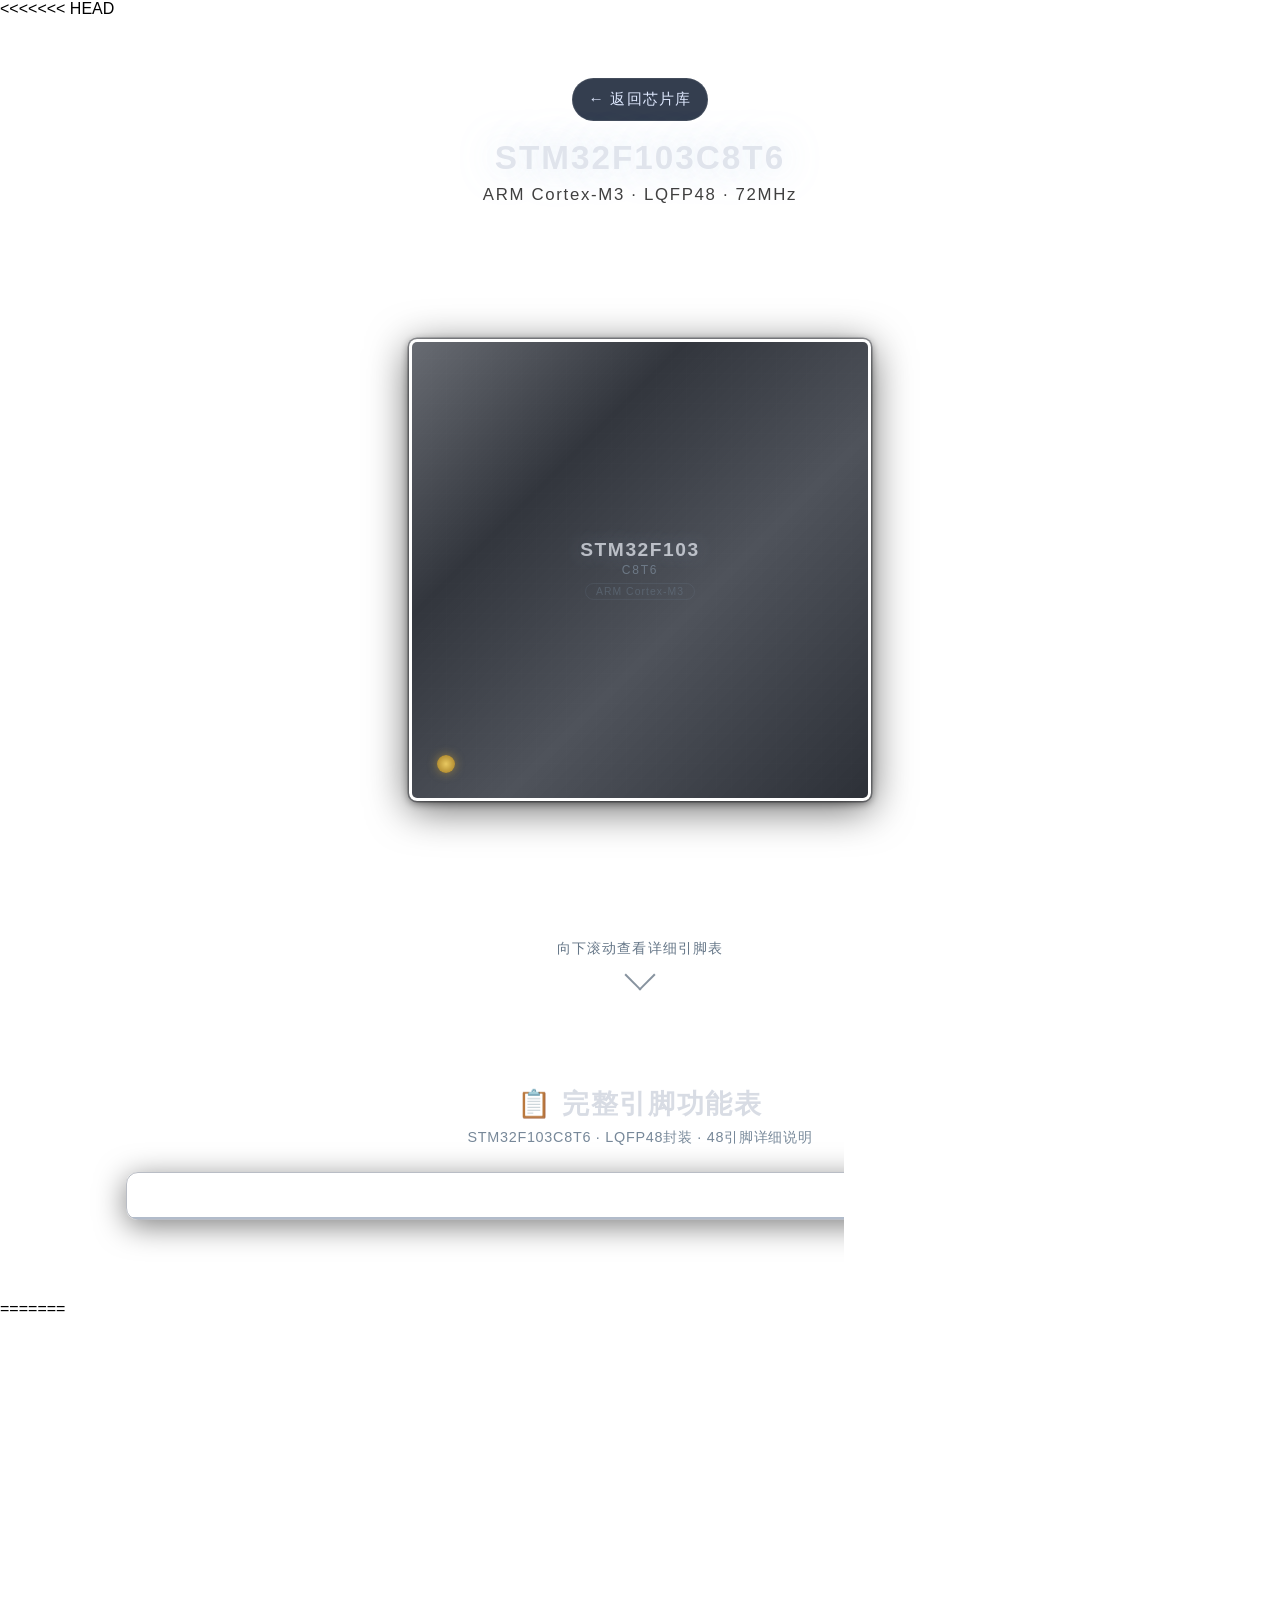
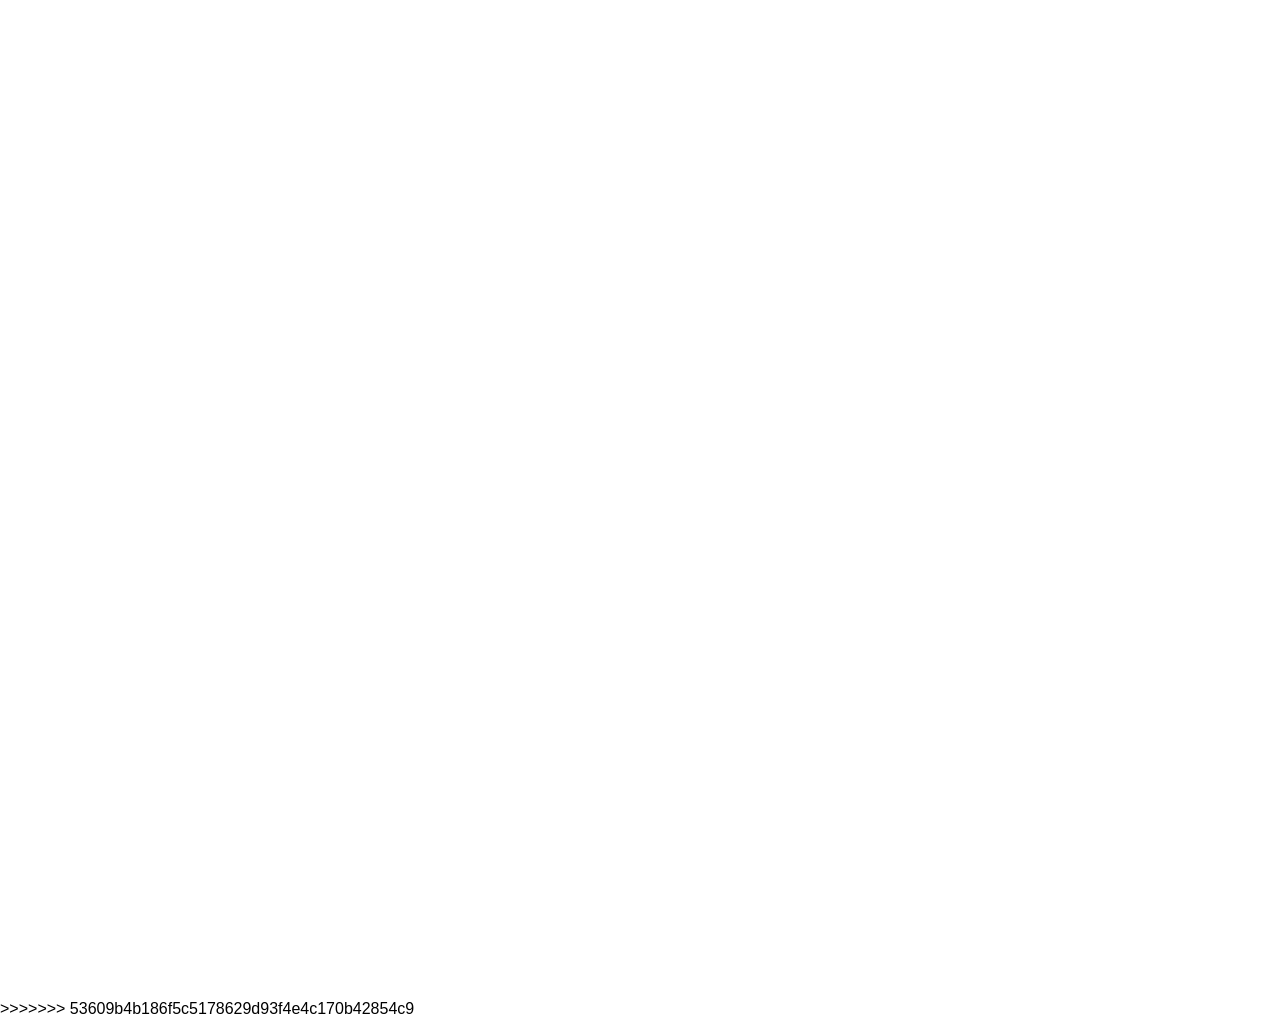
==== chip/stm32f103c8t6/stm32f103c8t6.html @ 9d5c6949 "first" ====
<<<<<<< HEAD
<!DOCTYPE html>
<html lang="zh-CN">
<head>
    <meta charset="UTF-8">
    <meta name="viewport" content="width=device-width, initial-scale=1.0">
    <title>STM32F103C8T6 - 48引脚芯片展示</title>
    <link rel="stylesheet" href="../../css/style.css">
</head>
<body>

    <div class="bg-particles" id="bgParticles"></div>

    <div class="main-container">
        <section class="hero-section">
            <a class="back-link" href="../../index.html">← 返回芯片库</a>
            <h1 class="hero-title">STM32F103C8T6</h1>
            <p class="hero-subtitle">ARM Cortex-M3 · LQFP48 · 72MHz</p>

            <div class="chip-wrapper ensure-square" id="chipWrapper">
                <div class="chip-inner" id="chipInner">
                    <div class="chip-body" id="chipBody">
                        <div class="pin1-marker"></div>
                        <div class="chip-logo">
                            <span class="model">STM32F103</span>
                            <span class="brand">C8T6</span>
                            <span class="arm-badge">ARM Cortex-M3</span>
                        </div>
                    </div>
                </div>
            </div>

            <div class="legend" id="legend">
                </div>

            <div class="scroll-hint">
                <span>向下滚动查看详细引脚表</span>
                <div class="arrow"></div>
            </div>
        </section>

        <section class="table-section" id="tableSection">
            <h2>📋 完整引脚功能表</h2>
            <p class="table-subtitle">STM32F103C8T6 · LQFP48封装 · 48引脚详细说明</p>
            <div class="table-container">
                <table id="pinTable">
                    <thead>
                        <tr>
                            <th>引脚#</th>
                            <th>引脚名称</th>
                            <th>类型</th>
                            <th>主要功能</th>
                            <th>复用功能</th>
                        </tr>
                    </thead>
                    <tbody id="tableBody">
                    </tbody>
                </table>
            </div>
        </section>
    </div>

    <div class="tooltip-container" id="tooltip">
        <div class="tooltip-pin-num" id="tpPinNum"></div>
        <div class="tooltip-pin-name" id="tpPinName"></div>
        <div class="tooltip-type-badge" id="tpBadge"></div>
        <div class="tooltip-desc" id="tpDesc"></div>
        <div class="tooltip-alt" id="tpAlt"></div>
    </div>
    
    <script src="data.js"></script>
    <script src="../../data/chip_pincolors.js"></script>
    <script src="../../js/chip.js"></script>
</body>
=======
<!DOCTYPE html>
<html lang="zh-CN">
<head>
    <meta charset="UTF-8">
    <meta name="viewport" content="width=device-width, initial-scale=1.0">
    <title>STM32F103C8T6 - 48引脚芯片展示</title>
    <link rel="stylesheet" href="../../css/style.css">
</head>
<body>

    <div class="bg-particles" id="bgParticles"></div>

    <div class="main-container">
        <section class="hero-section">
            <a class="back-link" href="../../index.html">← 返回芯片库</a>
            <h1 class="hero-title">STM32F103C8T6</h1>
            <p class="hero-subtitle">ARM Cortex-M3 · LQFP48 · 72MHz</p>

            <div class="chip-wrapper ensure-square" id="chipWrapper">
                <div class="chip-inner" id="chipInner">
                    <div class="chip-body" id="chipBody">
                        <div class="pin1-marker"></div>
                        <div class="chip-logo">
                            <span class="model">STM32F103</span>
                            <span class="brand">C8T6</span>
                            <span class="arm-badge">ARM Cortex-M3</span>
                        </div>
                    </div>
                </div>
            </div>

            <div class="legend" id="legend">
                </div>

            <div class="scroll-hint">
                <span>向下滚动查看详细引脚表</span>
                <div class="arrow"></div>
            </div>
        </section>

        <section class="table-section" id="tableSection">
            <h2>📋 完整引脚功能表</h2>
            <p class="table-subtitle">STM32F103C8T6 · LQFP48封装 · 48引脚详细说明</p>
            <div class="table-container">
                <table id="pinTable">
                    <thead>
                        <tr>
                            <th>引脚#</th>
                            <th>引脚名称</th>
                            <th>类型</th>
                            <th>主要功能</th>
                            <th>复用功能</th>
                        </tr>
                    </thead>
                    <tbody id="tableBody">
                    </tbody>
                </table>
            </div>
        </section>
    </div>

    <div class="tooltip-container" id="tooltip">
        <div class="tooltip-pin-num" id="tpPinNum"></div>
        <div class="tooltip-pin-name" id="tpPinName"></div>
        <div class="tooltip-type-badge" id="tpBadge"></div>
        <div class="tooltip-desc" id="tpDesc"></div>
        <div class="tooltip-alt" id="tpAlt"></div>
    </div>
    
    <script src="data.js"></script>
    <script src="../../data/chip_pincolors.js"></script>
    <script src="../../js/chip.js"></script>
</body>
>>>>>>> 53609b4b186f5c5178629d93f4e4c170b42854c9
</html>
---- css/style.css ----
<<<<<<< HEAD
:root {
    --bg: #0a0e14;
    --surface: #141b22;
    --chip-body: #1a1d25;
    --chip-top: #252a35;
    --text: #c8ccd4;
    --text-secondary: #8899aa;
    --gold: #d4a040;
    --gold-light: #f0c860;
    --gpio-green: #4da868;
    --gpio-green-light: #6fd488;
    --power-gold: #c8922a;
    --power-gold-light: #e8b840;
    --reset-orange: #d4554a;
    --reset-orange-light: #f0685a;
    --boot-blue: #4a80c0;
    --boot-blue-light: #5c9ad8;
    --clock-purple: #8a5cb8;
    --clock-purple-light: #a478d0;
    --jtag-cyan: #3d9090;
    --jtag-cyan-light: #50b0b0;
    --analog-magenta: #b85a88;
    --analog-magenta-light: #d070a0;
    --pin-silver: #9aa0a8;
    --pin-silver-light: #c8ced6;
    --glow-strong: 0 0 18px;
    --glow-soft: 0 0 8px;
    --transition-fast: 0.15s cubic-bezier(0.4, 0, 0.2, 1);
    --transition-smooth: 0.3s cubic-bezier(0.4, 0, 0.2, 1);
}

* {
    margin: 0;
    padding: 0;
    box-sizing: border-box;
}

body {
    background: var(--bg);
    font-family: 'Segoe UI', 'PingFang SC', 'Microsoft YaHei', 'Noto Sans SC', sans-serif;
    color: var(--text);
    overflow-x: hidden;
    -webkit-font-smoothing: antialiased;
    cursor: default;
    user-select: none;
    -webkit-user-select: none;
}

/* 背景粒子 */
.bg-particles {
    position: fixed;
    top: 0;
    left: 0;
    width: 100%;
    height: 100%;
    pointer-events: none;
    z-index: 0;
}
.bg-particle {
    position: absolute;
    border-radius: 50%;
    background: rgba(100, 160, 220, 0.25);
    animation: floatUp linear infinite;
}
@keyframes floatUp {
    0% {
        transform: translateY(105vh) scale(0);
        opacity: 0;
    }
    10% {
        opacity: 0.7;
    }
    80% {
        opacity: 0.3;
    }
    100% {
        transform: translateY(-10vh) scale(1.4);
        opacity: 0;
    }
}

/* 主容器 */
.main-container {
    position: relative;
    z-index: 1;
    max-width: 1100px;
    margin: 0 auto;
    padding: 20px;
}

/* ========== 芯片展示区 ========== */
.hero-section {
    display: flex;
    flex-direction: column;
    align-items: center;
    justify-content: center;
    min-height: 100vh;
    padding: 40px 20px 60px;
    position: relative;
}
.hero-title {
    font-size: clamp(1.5rem, 2.6vw, 2.2rem);
    font-weight: 700;
    letter-spacing: 0.06em;
    color: #e0e4ec;
    text-align: center;
    margin-bottom: 8px;
    text-shadow: 0 0 40px rgba(140, 180, 220, 0.4);
}
.hero-subtitle {
    font-size: 1.05rem;
    color: var(--text-secondary);
    letter-spacing: 0.1em;
    text-align: center;
    margin-bottom: 25px;
    opacity: 0.75;
}

.chip-selection {
    display: grid;
    grid-template-columns: repeat(auto-fit, minmax(220px, 1fr));
    gap: 18px;
    width: min(820px, 100%);
    margin-top: 24px;
}

.chip-card {
    display: block;
    padding: 22px 18px;
    border-radius: 22px;
    background: rgba(28, 35, 50, 0.85);
    border: 1px solid rgba(255, 255, 255, 0.08);
    box-shadow: 0 14px 40px rgba(0, 0, 0, 0.18);
    color: #f4f7fb;
    text-decoration: none;
    transition: transform var(--transition-fast), border-color var(--transition-fast), background var(--transition-fast);
}

.chip-card:hover {
    transform: translateY(-3px);
    border-color: rgba(100, 180, 240, 0.4);
    background: rgba(36, 50, 74, 0.95);
}

.chip-card-title {
    font-size: clamp(1rem, 1.3vw, 1.2rem);
    font-weight: 800;
    margin-bottom: 10px;
}

.chip-card-subtitle {
    font-size: 0.95rem;
    color: var(--text-secondary);
    line-height: 1.45;
    margin-bottom: 14px;
}

.chip-card-tags {
    font-size: 0.78rem;
    color: rgba(200, 220, 255, 0.7);
    letter-spacing: 0.12em;
}

.back-link {
    display: inline-flex;
    align-items: center;
    justify-content: center;
    margin-bottom: 18px;
    padding: 10px 16px;
    background: rgba(35, 46, 65, 0.92);
    border-radius: 999px;
    border: 1px solid rgba(255, 255, 255, 0.08);
    color: #dfe9ff;
    text-decoration: none;
    font-size: 0.95rem;
    letter-spacing: 0.08em;
    transition: transform var(--transition-fast), opacity var(--transition-fast), border-color var(--transition-fast);
}

.back-link:hover {
    transform: translateY(-1px);
    opacity: 0.95;
    border-color: rgba(100, 180, 240, 0.4);
}

/* 芯片整体容器 */
.chip-wrapper {
    position: relative;
    width: min(680px, 90vw);
    height: min(680px, 90vw);
    /* 确保正方形 */;
}
.chip-wrapper.ensure-square {
    aspect-ratio: 1 / 1;
    height: auto;
    width: min(680px, 85vw);
}
@media (max-width: 700px) {
    .chip-wrapper.ensure-square {
        width: 92vw;
    }
}

.chip-inner {
    position: absolute;
    inset: 0;
    display: flex;
    align-items: center;
    justify-content: center;
}

/* 芯片主体 */
.chip-body {
    position: relative;
    width: 68%;
    height: 68%;
    background: var(--chip-body);
    border-radius: 8px;
    box-shadow:
        0 8px 40px rgba(0, 0, 0, 0.6),
        0 2px 8px rgba(0, 0, 0, 0.5),
        inset 0 1px 0 rgba(255, 255, 255, 0.03),
        0 0 0 1.5px rgba(80, 85, 95, 0.5);
    z-index: 10;
    transition: box-shadow var(--transition-smooth);
    cursor: default;
}
.chip-body::after {
    content: '';
    position: absolute;
    inset: 3px;
    border-radius: 5px;
    background:
        linear-gradient(135deg, rgba(40, 45, 55, 0.7) 0%, rgba(28, 32, 40, 0.9) 30%, rgba(35, 40, 50, 0.8) 60%, rgba(22, 26, 34, 0.9) 100%);
    pointer-events: none;
}
/* 芯片表面纹理 */
.chip-body::before {
    content: '';
    position: absolute;
    inset: 8px;
    border-radius: 3px;
    background:
        repeating-linear-gradient(0deg, transparent, transparent 14px, rgba(255, 255, 255, 0.008) 14px, rgba(255, 255, 255, 0.008) 15px),
        repeating-linear-gradient(90deg, transparent, transparent 14px, rgba(255, 255, 255, 0.006) 14px, rgba(255, 255, 255, 0.006) 15px);
    pointer-events: none;
    z-index: 1;
    opacity: 0.6;
}

/* 芯片中心标识 */
.chip-logo {
    position: absolute;
    inset: 0;
    display: flex;
    flex-direction: column;
    align-items: center;
    justify-content: center;
    z-index: 2;
    pointer-events: none;
}
.chip-logo .model {
    font-size: clamp(0.8rem, 1.7vw, 1.2rem);
    font-weight: 800;
    letter-spacing: 0.08em;
    color: #d0d4dc;
    text-shadow: 0 0 20px rgba(180, 200, 230, 0.35);
    opacity: 0.85;
}
.chip-logo .brand {
    font-size: clamp(0.5rem, 1vw, 0.75rem);
    font-weight: 500;
    letter-spacing: 0.15em;
    color: #8899aa;
    margin-top: 2px;
    opacity: 0.6;
}
.chip-logo .arm-badge {
    font-size: clamp(0.45rem, 0.85vw, 0.65rem);
    letter-spacing: 0.1em;
    color: #6a7a8a;
    margin-top: 6px;
    opacity: 0.5;
    border: 1px solid rgba(120, 140, 160, 0.3);
    padding: 2px 10px;
    border-radius: 10px;
}

/* 引脚1标记点 */
.pin1-marker {
    position: absolute;
    bottom: 6%;
    left: 6%;
    width: 4%;
    height: 4%;
    background: radial-gradient(circle, #e8c860 0%, #a07820 100%);
    border-radius: 50%;
    z-index: 3;
    pointer-events: none;
    box-shadow: 0 0 10px rgba(200, 160, 60, 0.6);
    animation: markerPulse 2.5s ease-in-out infinite;
}
@keyframes markerPulse {
    0%,
    100% {
        box-shadow: 0 0 6px rgba(200, 160, 60, 0.5);
    }
    50% {
        box-shadow: 0 0 16px rgba(240, 200, 80, 0.9);
    }
}

/* ========== 引脚样式 ========== */
.pin {
    position: absolute;
    z-index: 5;
    cursor: pointer;
    transition: all var(--transition-fast);
    border-radius: 1px;
}
/* 上边和下边的引脚（水平排列，垂直延伸） */
.pin.horizontal {
    width: clamp(10px, 2.4%, 18px);
    height: clamp(18px, 5.5%, 40px);
    border-radius: 2px 2px 0 0;
}
.pin.horizontal.bottom-pin {
    border-radius: 0 0 2px 2px;
}
/* 左边和右边的引脚（垂直排列，水平延伸） */
.pin.vertical {
    height: clamp(10px, 2.4%, 18px);
    width: clamp(18px, 5.5%, 40px);
    border-radius: 2px 0 0 2px;
}
.pin.vertical.right-pin {
    border-radius: 0 2px 2px 0;
}

/* 不同类型引脚的颜色 —— 由 JS 根据 categoryConfig 动态注入，见 main.js 的 injectColorCSS() */

/* 引脚悬停效果 */
.pin:hover {
    z-index: 100 !important;
    filter: brightness(1.7) saturate(1.4);
    transform-origin: center center;
    box-shadow: var(--glow-strong) currentColor !important;
    transform: scale(1.25);
}
.pin.horizontal:hover {
    transform: scale(1.25, 1.35);
    box-shadow: 0 0 22px rgba(255, 255, 255, 0.7) !important;
}
.pin.vertical:hover {
    transform: scale(1.35, 1.25);
    box-shadow: 0 0 22px rgba(255, 255, 255, 0.7) !important;
}

/* 引脚编号标签 */
.pin-label {
    position: absolute;
    font-size: clamp(7px, 1.2vw, 11px);
    font-weight: 700;
    color: #ffffff;
    pointer-events: none;
    z-index: 6;
    text-shadow: 0 0 3px rgba(0, 0, 0, 0.8);
    letter-spacing: 0.03em;
    transition: all var(--transition-fast);
    opacity: 0.7;
}
.pin:hover+.pin-label,
.pin-label.hovered {
    opacity: 1;
    font-size: clamp(8px, 1.35vw, 12px);
    text-shadow: 0 0 8px rgba(255, 255, 255, 0.9);
}

/* ========== Tooltip ========== */
.tooltip-container {
    position: fixed;
    pointer-events: none;
    z-index: 9999;
    opacity: 0;
    transform: translate(-50%, -50%) scale(0.85);
    transition: opacity 0.2s ease, transform 0.2s ease;
    background: rgba(20, 26, 34, 0.97);
    border: 1px solid rgba(100, 120, 150, 0.5);
    border-radius: 10px;
    padding: 12px 16px;
    min-width: 180px;
    max-width: 260px;
    box-shadow: 0 12px 40px rgba(0, 0, 0, 0.7), 0 0 0 1px rgba(60, 80, 110, 0.3);
    backdrop-filter: blur(10px);
    -webkit-backdrop-filter: blur(10px);
}
.tooltip-container.visible {
    opacity: 1;
    transform: translate(-50%, -50%) scale(1);
}
.tooltip-pin-num {
    font-size: 0.85rem;
    font-weight: 700;
    letter-spacing: 0.08em;
    color: #8899aa;
    margin-bottom: 2px;
}
.tooltip-pin-name {
    font-size: 1.35rem;
    font-weight: 800;
    letter-spacing: 0.04em;
    color: #f0f4f8;
    margin-bottom: 4px;
}
.tooltip-type-badge {
    display: inline-block;
    font-size: 0.8rem;
    font-weight: 600;
    padding: 2px 8px;
    border-radius: 4px;
    letter-spacing: 0.05em;
    margin-bottom: 6px;
}
/* tooltip-type-badge 颜色 —— 由 JS 动态注入 */
.tooltip-desc {
    font-size: 0.88rem;
    color: #b0b8c4;
    line-height: 1.4;
    margin-top: 2px;
}
.tooltip-alt {
    font-size: 0.8rem;
    color: #8899aa;
    margin-top: 2px;
    font-style: italic;
}

/* ========== 图例 ========== */
.legend {
    display: flex;
    flex-wrap: wrap;
    gap: 10px 18px;
    justify-content: center;
    margin-top: 20px;
    z-index: 20;
    position: relative;
}
.legend-item {
    display: flex;
    align-items: center;
    gap: 6px;
    font-size: 0.85rem;
    letter-spacing: 0.04em;
    color: #aab4be;
    cursor: pointer;
    padding: 4px 10px;
    border-radius: 14px;
    transition: all var(--transition-fast);
    border: 1px solid transparent;
    background: rgba(30, 36, 46, 0.6);
}
.legend-item:hover {
    border-color: rgba(150, 170, 200, 0.4);
    color: #e0e6ee;
    background: rgba(40, 48, 60, 0.8);
}
.legend-item.active {
    border-color: rgba(200, 210, 230, 0.7);
    color: #fff;
    background: rgba(50, 60, 75, 0.9);
    box-shadow: 0 0 12px rgba(150, 170, 200, 0.3);
}
.legend-dot {
    width: 10px;
    height: 10px;
    border-radius: 2px;
    flex-shrink: 0;
}
/* legend-dot 颜色 —— 由 JS 动态注入 */

/* 高亮模式 - 非选中引脚变暗 */
.chip-wrapper.dim-unselected .pin {
    opacity: 0.25;
    filter: grayscale(0.6) brightness(0.5);
    transition: all 0.35s ease;
}
.chip-wrapper.dim-unselected .pin.highlighted {
    opacity: 1;
    filter: none;
    z-index: 50 !important;
    box-shadow: 0 0 18px rgba(255, 255, 255, 0.6) !important;
    animation: highlightGlow 0.8s ease-in-out infinite alternate;
}
@keyframes highlightGlow {
    0% {
        box-shadow: 0 0 10px rgba(255, 255, 255, 0.5);
    }
    100% {
        box-shadow: 0 0 25px rgba(255, 255, 255, 0.85);
    }
}

/* ========== 滚动提示 ========== */
.scroll-hint {
    display: flex;
    flex-direction: column;
    align-items: center;
    gap: 6px;
    margin-top: 10px;
    z-index: 20;
    position: relative;
    animation: bounceDown 2s ease-in-out infinite;
}
.scroll-hint span {
    font-size: 0.85rem;
    letter-spacing: 0.08em;
    color: #667788;
}
.scroll-hint .arrow {
    width: 22px;
    height: 22px;
    border-right: 2px solid #556677;
    border-bottom: 2px solid #556677;
    transform: rotate(45deg);
    opacity: 0.7;
}
@keyframes bounceDown {
    0%,
    100% {
        transform: translateY(0);
    }
    50% {
        transform: translateY(10px);
    }
}

/* ========== 表格区域 ========== */
.table-section {
    padding: 40px 16px 60px;
    position: relative;
    z-index: 1;
}
.table-section h2 {
    text-align: center;
    font-size: clamp(1.3rem, 2.2vw, 1.7rem);
    font-weight: 700;
    letter-spacing: 0.06em;
    color: #d8dce4;
    margin-bottom: 6px;
}
.table-section .table-subtitle {
    text-align: center;
    font-size: 0.9rem;
    color: #778899;
    letter-spacing: 0.05em;
    margin-bottom: 25px;
}
.table-container {
    overflow-x: auto;
    border-radius: 12px;
    border: 1px solid rgba(80, 90, 110, 0.4);
    background: var(--surface);
    box-shadow: 0 6px 30px rgba(0, 0, 0, 0.5);
    max-height: 75vh;
    overflow-y: auto;
    -webkit-overflow-scrolling: touch;
}
.table-container::-webkit-scrollbar {
    width: 6px;
    height: 6px;
}
.table-container::-webkit-scrollbar-track {
    background: transparent;
}
.table-container::-webkit-scrollbar-thumb {
    background: rgba(120, 140, 170, 0.35);
    border-radius: 3px;
}
.table-container::-webkit-scrollbar-thumb:hover {
    background: rgba(150, 170, 200, 0.5);
}

table {
    width: 100%;
    border-collapse: collapse;
    min-width: 700px;
    font-size: 0.95rem;
    letter-spacing: 0.03em;
}
thead {
    position: sticky;
    top: 0;
    z-index: 10;
}
thead th {
    background: #1a202a;
    color: #c8d0da;
    font-weight: 700;
    padding: 13px 12px;
    text-align: left;
    border-bottom: 2px solid rgba(100, 120, 150, 0.5);
    letter-spacing: 0.05em;
    font-size: 0.85rem;
    white-space: nowrap;
}
tbody td {
    padding: 10px 12px;
    border-bottom: 1px solid rgba(60, 70, 90, 0.25);
    color: #bcc4ce;
    vertical-align: top;
    line-height: 1.4;
}
tbody tr {
    transition: background 0.2s ease;
}
tbody tr:hover {
    background: rgba(60, 80, 110, 0.2);
}
tbody tr:nth-child(even) {
    background: rgba(25, 30, 40, 0.5);
}
tbody tr:nth-child(even):hover {
    background: rgba(60, 80, 110, 0.25);
}
.td-pin {
    font-weight: 700;
    color: #e0e6ee;
    white-space: nowrap;
    min-width: 40px;
}
.td-name {
    font-weight: 600;
    color: #d0d8e2;
    white-space: nowrap;
    font-family: 'SF Mono', 'Consolas', 'Monaco', 'Courier New', monospace;
    letter-spacing: 0.02em;
}
.td-type {
    white-space: nowrap;
    font-size: 0.85rem;
}
.type-tag {
    display: inline-block;
    padding: 2px 7px;
    border-radius: 3px;
    font-weight: 600;
    font-size: 0.78rem;
    letter-spacing: 0.05em;
}
/* type-tag 颜色 —— 由 JS 动态注入 */

/* ========== 响应式 ========== */
@media (max-width: 768px) {
    .hero-section {
        min-height: auto;
        padding: 30px 10px 40px;
    }
    .chip-wrapper.ensure-square {
        width: 94vw;
    }
    .tooltip-container {
        min-width: 140px;
        max-width: 200px;
        padding: 8px 10px;
        border-radius: 8px;
    }
    .tooltip-pin-name {
        font-size: 1.1rem;
    }
    .tooltip-desc {
        font-size: 0.8rem;
    }
    table {
        font-size: 0.85rem;
        min-width: 580px;
    }
    thead th,
    tbody td {
        padding: 7px 6px;
    }
    .legend {
        gap: 6px 10px;
    }
    .legend-item {
        font-size: 0.75rem;
        padding: 3px 7px;
        gap: 4px;
    }
    .legend-dot {
        width: 7px;
        height: 7px;
    }
}
@media (max-width: 420px) {
    .chip-wrapper.ensure-square {
        width: 98vw;
    }
    .tooltip-container {
        min-width: 110px;
        max-width: 160px;
        padding: 6px 8px;
        font-size: 0.72rem;
    }
    .tooltip-pin-name {
        font-size: 0.9rem;
    }
    table {
        font-size: 0.72rem;
        min-width: 480px;
    }
    .legend-item {
        font-size: 0.65rem;
        padding: 2px 5px;
    }
=======
:root {
    --bg: #0a0e14;
    --surface: #141b22;
    --chip-body: #1a1d25;
    --chip-top: #252a35;
    --text: #c8ccd4;
    --text-secondary: #8899aa;
    --gold: #d4a040;
    --gold-light: #f0c860;
    --gpio-green: #4da868;
    --gpio-green-light: #6fd488;
    --power-gold: #c8922a;
    --power-gold-light: #e8b840;
    --reset-orange: #d4554a;
    --reset-orange-light: #f0685a;
    --boot-blue: #4a80c0;
    --boot-blue-light: #5c9ad8;
    --clock-purple: #8a5cb8;
    --clock-purple-light: #a478d0;
    --jtag-cyan: #3d9090;
    --jtag-cyan-light: #50b0b0;
    --analog-magenta: #b85a88;
    --analog-magenta-light: #d070a0;
    --pin-silver: #9aa0a8;
    --pin-silver-light: #c8ced6;
    --glow-strong: 0 0 18px;
    --glow-soft: 0 0 8px;
    --transition-fast: 0.15s cubic-bezier(0.4, 0, 0.2, 1);
    --transition-smooth: 0.3s cubic-bezier(0.4, 0, 0.2, 1);
}

* {
    margin: 0;
    padding: 0;
    box-sizing: border-box;
}

body {
    background: var(--bg);
    font-family: 'Segoe UI', 'PingFang SC', 'Microsoft YaHei', 'Noto Sans SC', sans-serif;
    color: var(--text);
    overflow-x: hidden;
    -webkit-font-smoothing: antialiased;
    cursor: default;
    user-select: none;
    -webkit-user-select: none;
}

/* 背景粒子 */
.bg-particles {
    position: fixed;
    top: 0;
    left: 0;
    width: 100%;
    height: 100%;
    pointer-events: none;
    z-index: 0;
}
.bg-particle {
    position: absolute;
    border-radius: 50%;
    background: rgba(100, 160, 220, 0.25);
    animation: floatUp linear infinite;
}
@keyframes floatUp {
    0% {
        transform: translateY(105vh) scale(0);
        opacity: 0;
    }
    10% {
        opacity: 0.7;
    }
    80% {
        opacity: 0.3;
    }
    100% {
        transform: translateY(-10vh) scale(1.4);
        opacity: 0;
    }
}

/* 主容器 */
.main-container {
    position: relative;
    z-index: 1;
    max-width: 1100px;
    margin: 0 auto;
    padding: 20px;
}

/* ========== 芯片展示区 ========== */
.hero-section {
    display: flex;
    flex-direction: column;
    align-items: center;
    justify-content: center;
    min-height: 100vh;
    padding: 40px 20px 60px;
    position: relative;
}
.hero-title {
    font-size: clamp(1.5rem, 2.6vw, 2.2rem);
    font-weight: 700;
    letter-spacing: 0.06em;
    color: #e0e4ec;
    text-align: center;
    margin-bottom: 8px;
    text-shadow: 0 0 40px rgba(140, 180, 220, 0.4);
}
.hero-subtitle {
    font-size: 1.05rem;
    color: var(--text-secondary);
    letter-spacing: 0.1em;
    text-align: center;
    margin-bottom: 25px;
    opacity: 0.75;
}

.chip-selection {
    display: grid;
    grid-template-columns: repeat(auto-fit, minmax(220px, 1fr));
    gap: 18px;
    width: min(820px, 100%);
    margin-top: 24px;
}

.chip-card {
    display: block;
    padding: 22px 18px;
    border-radius: 22px;
    background: rgba(28, 35, 50, 0.85);
    border: 1px solid rgba(255, 255, 255, 0.08);
    box-shadow: 0 14px 40px rgba(0, 0, 0, 0.18);
    color: #f4f7fb;
    text-decoration: none;
    transition: transform var(--transition-fast), border-color var(--transition-fast), background var(--transition-fast);
}

.chip-card:hover {
    transform: translateY(-3px);
    border-color: rgba(100, 180, 240, 0.4);
    background: rgba(36, 50, 74, 0.95);
}

.chip-card-title {
    font-size: clamp(1rem, 1.3vw, 1.2rem);
    font-weight: 800;
    margin-bottom: 10px;
}

.chip-card-subtitle {
    font-size: 0.95rem;
    color: var(--text-secondary);
    line-height: 1.45;
    margin-bottom: 14px;
}

.chip-card-tags {
    font-size: 0.78rem;
    color: rgba(200, 220, 255, 0.7);
    letter-spacing: 0.12em;
}

.back-link {
    display: inline-flex;
    align-items: center;
    justify-content: center;
    margin-bottom: 18px;
    padding: 10px 16px;
    background: rgba(35, 46, 65, 0.92);
    border-radius: 999px;
    border: 1px solid rgba(255, 255, 255, 0.08);
    color: #dfe9ff;
    text-decoration: none;
    font-size: 0.95rem;
    letter-spacing: 0.08em;
    transition: transform var(--transition-fast), opacity var(--transition-fast), border-color var(--transition-fast);
}

.back-link:hover {
    transform: translateY(-1px);
    opacity: 0.95;
    border-color: rgba(100, 180, 240, 0.4);
}

/* 芯片整体容器 */
.chip-wrapper {
    position: relative;
    width: min(680px, 90vw);
    height: min(680px, 90vw);
    /* 确保正方形 */;
}
.chip-wrapper.ensure-square {
    aspect-ratio: 1 / 1;
    height: auto;
    width: min(680px, 85vw);
}
@media (max-width: 700px) {
    .chip-wrapper.ensure-square {
        width: 92vw;
    }
}

.chip-inner {
    position: absolute;
    inset: 0;
    display: flex;
    align-items: center;
    justify-content: center;
}

/* 芯片主体 */
.chip-body {
    position: relative;
    width: 68%;
    height: 68%;
    background: var(--chip-body);
    border-radius: 8px;
    box-shadow:
        0 8px 40px rgba(0, 0, 0, 0.6),
        0 2px 8px rgba(0, 0, 0, 0.5),
        inset 0 1px 0 rgba(255, 255, 255, 0.03),
        0 0 0 1.5px rgba(80, 85, 95, 0.5);
    z-index: 10;
    transition: box-shadow var(--transition-smooth);
    cursor: default;
}
.chip-body::after {
    content: '';
    position: absolute;
    inset: 3px;
    border-radius: 5px;
    background:
        linear-gradient(135deg, rgba(40, 45, 55, 0.7) 0%, rgba(28, 32, 40, 0.9) 30%, rgba(35, 40, 50, 0.8) 60%, rgba(22, 26, 34, 0.9) 100%);
    pointer-events: none;
}
/* 芯片表面纹理 */
.chip-body::before {
    content: '';
    position: absolute;
    inset: 8px;
    border-radius: 3px;
    background:
        repeating-linear-gradient(0deg, transparent, transparent 14px, rgba(255, 255, 255, 0.008) 14px, rgba(255, 255, 255, 0.008) 15px),
        repeating-linear-gradient(90deg, transparent, transparent 14px, rgba(255, 255, 255, 0.006) 14px, rgba(255, 255, 255, 0.006) 15px);
    pointer-events: none;
    z-index: 1;
    opacity: 0.6;
}

/* 芯片中心标识 */
.chip-logo {
    position: absolute;
    inset: 0;
    display: flex;
    flex-direction: column;
    align-items: center;
    justify-content: center;
    z-index: 2;
    pointer-events: none;
}
.chip-logo .model {
    font-size: clamp(0.8rem, 1.7vw, 1.2rem);
    font-weight: 800;
    letter-spacing: 0.08em;
    color: #d0d4dc;
    text-shadow: 0 0 20px rgba(180, 200, 230, 0.35);
    opacity: 0.85;
}
.chip-logo .brand {
    font-size: clamp(0.5rem, 1vw, 0.75rem);
    font-weight: 500;
    letter-spacing: 0.15em;
    color: #8899aa;
    margin-top: 2px;
    opacity: 0.6;
}
.chip-logo .arm-badge {
    font-size: clamp(0.45rem, 0.85vw, 0.65rem);
    letter-spacing: 0.1em;
    color: #6a7a8a;
    margin-top: 6px;
    opacity: 0.5;
    border: 1px solid rgba(120, 140, 160, 0.3);
    padding: 2px 10px;
    border-radius: 10px;
}

/* 引脚1标记点 */
.pin1-marker {
    position: absolute;
    bottom: 6%;
    left: 6%;
    width: 4%;
    height: 4%;
    background: radial-gradient(circle, #e8c860 0%, #a07820 100%);
    border-radius: 50%;
    z-index: 3;
    pointer-events: none;
    box-shadow: 0 0 10px rgba(200, 160, 60, 0.6);
    animation: markerPulse 2.5s ease-in-out infinite;
}
@keyframes markerPulse {
    0%,
    100% {
        box-shadow: 0 0 6px rgba(200, 160, 60, 0.5);
    }
    50% {
        box-shadow: 0 0 16px rgba(240, 200, 80, 0.9);
    }
}

/* ========== 引脚样式 ========== */
.pin {
    position: absolute;
    z-index: 5;
    cursor: pointer;
    transition: all var(--transition-fast);
    border-radius: 1px;
}
/* 上边和下边的引脚（水平排列，垂直延伸） */
.pin.horizontal {
    width: clamp(10px, 2.4%, 18px);
    height: clamp(18px, 5.5%, 40px);
    border-radius: 2px 2px 0 0;
}
.pin.horizontal.bottom-pin {
    border-radius: 0 0 2px 2px;
}
/* 左边和右边的引脚（垂直排列，水平延伸） */
.pin.vertical {
    height: clamp(10px, 2.4%, 18px);
    width: clamp(18px, 5.5%, 40px);
    border-radius: 2px 0 0 2px;
}
.pin.vertical.right-pin {
    border-radius: 0 2px 2px 0;
}

/* 不同类型引脚的颜色 —— 由 JS 根据 categoryConfig 动态注入，见 main.js 的 injectColorCSS() */

/* 引脚悬停效果 */
.pin:hover {
    z-index: 100 !important;
    filter: brightness(1.7) saturate(1.4);
    transform-origin: center center;
    box-shadow: var(--glow-strong) currentColor !important;
    transform: scale(1.25);
}
.pin.horizontal:hover {
    transform: scale(1.25, 1.35);
    box-shadow: 0 0 22px rgba(255, 255, 255, 0.7) !important;
}
.pin.vertical:hover {
    transform: scale(1.35, 1.25);
    box-shadow: 0 0 22px rgba(255, 255, 255, 0.7) !important;
}

/* 引脚编号标签 */
.pin-label {
    position: absolute;
    font-size: clamp(7px, 1.2vw, 11px);
    font-weight: 700;
    color: #ffffff;
    pointer-events: none;
    z-index: 6;
    text-shadow: 0 0 3px rgba(0, 0, 0, 0.8);
    letter-spacing: 0.03em;
    transition: all var(--transition-fast);
    opacity: 0.7;
}
.pin:hover+.pin-label,
.pin-label.hovered {
    opacity: 1;
    font-size: clamp(8px, 1.35vw, 12px);
    text-shadow: 0 0 8px rgba(255, 255, 255, 0.9);
}

/* ========== Tooltip ========== */
.tooltip-container {
    position: fixed;
    pointer-events: none;
    z-index: 9999;
    opacity: 0;
    transform: translate(-50%, -50%) scale(0.85);
    transition: opacity 0.2s ease, transform 0.2s ease;
    background: rgba(20, 26, 34, 0.97);
    border: 1px solid rgba(100, 120, 150, 0.5);
    border-radius: 10px;
    padding: 12px 16px;
    min-width: 180px;
    max-width: 260px;
    box-shadow: 0 12px 40px rgba(0, 0, 0, 0.7), 0 0 0 1px rgba(60, 80, 110, 0.3);
    backdrop-filter: blur(10px);
    -webkit-backdrop-filter: blur(10px);
}
.tooltip-container.visible {
    opacity: 1;
    transform: translate(-50%, -50%) scale(1);
}
.tooltip-pin-num {
    font-size: 0.85rem;
    font-weight: 700;
    letter-spacing: 0.08em;
    color: #8899aa;
    margin-bottom: 2px;
}
.tooltip-pin-name {
    font-size: 1.35rem;
    font-weight: 800;
    letter-spacing: 0.04em;
    color: #f0f4f8;
    margin-bottom: 4px;
}
.tooltip-type-badge {
    display: inline-block;
    font-size: 0.8rem;
    font-weight: 600;
    padding: 2px 8px;
    border-radius: 4px;
    letter-spacing: 0.05em;
    margin-bottom: 6px;
}
/* tooltip-type-badge 颜色 —— 由 JS 动态注入 */
.tooltip-desc {
    font-size: 0.88rem;
    color: #b0b8c4;
    line-height: 1.4;
    margin-top: 2px;
}
.tooltip-alt {
    font-size: 0.8rem;
    color: #8899aa;
    margin-top: 2px;
    font-style: italic;
}

/* ========== 图例 ========== */
.legend {
    display: flex;
    flex-wrap: wrap;
    gap: 10px 18px;
    justify-content: center;
    margin-top: 20px;
    z-index: 20;
    position: relative;
}
.legend-item {
    display: flex;
    align-items: center;
    gap: 6px;
    font-size: 0.85rem;
    letter-spacing: 0.04em;
    color: #aab4be;
    cursor: pointer;
    padding: 4px 10px;
    border-radius: 14px;
    transition: all var(--transition-fast);
    border: 1px solid transparent;
    background: rgba(30, 36, 46, 0.6);
}
.legend-item:hover {
    border-color: rgba(150, 170, 200, 0.4);
    color: #e0e6ee;
    background: rgba(40, 48, 60, 0.8);
}
.legend-item.active {
    border-color: rgba(200, 210, 230, 0.7);
    color: #fff;
    background: rgba(50, 60, 75, 0.9);
    box-shadow: 0 0 12px rgba(150, 170, 200, 0.3);
}
.legend-dot {
    width: 10px;
    height: 10px;
    border-radius: 2px;
    flex-shrink: 0;
}
/* legend-dot 颜色 —— 由 JS 动态注入 */

/* 高亮模式 - 非选中引脚变暗 */
.chip-wrapper.dim-unselected .pin {
    opacity: 0.25;
    filter: grayscale(0.6) brightness(0.5);
    transition: all 0.35s ease;
}
.chip-wrapper.dim-unselected .pin.highlighted {
    opacity: 1;
    filter: none;
    z-index: 50 !important;
    box-shadow: 0 0 18px rgba(255, 255, 255, 0.6) !important;
    animation: highlightGlow 0.8s ease-in-out infinite alternate;
}
@keyframes highlightGlow {
    0% {
        box-shadow: 0 0 10px rgba(255, 255, 255, 0.5);
    }
    100% {
        box-shadow: 0 0 25px rgba(255, 255, 255, 0.85);
    }
}

/* ========== 滚动提示 ========== */
.scroll-hint {
    display: flex;
    flex-direction: column;
    align-items: center;
    gap: 6px;
    margin-top: 10px;
    z-index: 20;
    position: relative;
    animation: bounceDown 2s ease-in-out infinite;
}
.scroll-hint span {
    font-size: 0.85rem;
    letter-spacing: 0.08em;
    color: #667788;
}
.scroll-hint .arrow {
    width: 22px;
    height: 22px;
    border-right: 2px solid #556677;
    border-bottom: 2px solid #556677;
    transform: rotate(45deg);
    opacity: 0.7;
}
@keyframes bounceDown {
    0%,
    100% {
        transform: translateY(0);
    }
    50% {
        transform: translateY(10px);
    }
}

/* ========== 表格区域 ========== */
.table-section {
    padding: 40px 16px 60px;
    position: relative;
    z-index: 1;
}
.table-section h2 {
    text-align: center;
    font-size: clamp(1.3rem, 2.2vw, 1.7rem);
    font-weight: 700;
    letter-spacing: 0.06em;
    color: #d8dce4;
    margin-bottom: 6px;
}
.table-section .table-subtitle {
    text-align: center;
    font-size: 0.9rem;
    color: #778899;
    letter-spacing: 0.05em;
    margin-bottom: 25px;
}
.table-container {
    overflow-x: auto;
    border-radius: 12px;
    border: 1px solid rgba(80, 90, 110, 0.4);
    background: var(--surface);
    box-shadow: 0 6px 30px rgba(0, 0, 0, 0.5);
    max-height: 75vh;
    overflow-y: auto;
    -webkit-overflow-scrolling: touch;
}
.table-container::-webkit-scrollbar {
    width: 6px;
    height: 6px;
}
.table-container::-webkit-scrollbar-track {
    background: transparent;
}
.table-container::-webkit-scrollbar-thumb {
    background: rgba(120, 140, 170, 0.35);
    border-radius: 3px;
}
.table-container::-webkit-scrollbar-thumb:hover {
    background: rgba(150, 170, 200, 0.5);
}

table {
    width: 100%;
    border-collapse: collapse;
    min-width: 700px;
    font-size: 0.95rem;
    letter-spacing: 0.03em;
}
thead {
    position: sticky;
    top: 0;
    z-index: 10;
}
thead th {
    background: #1a202a;
    color: #c8d0da;
    font-weight: 700;
    padding: 13px 12px;
    text-align: left;
    border-bottom: 2px solid rgba(100, 120, 150, 0.5);
    letter-spacing: 0.05em;
    font-size: 0.85rem;
    white-space: nowrap;
}
tbody td {
    padding: 10px 12px;
    border-bottom: 1px solid rgba(60, 70, 90, 0.25);
    color: #bcc4ce;
    vertical-align: top;
    line-height: 1.4;
}
tbody tr {
    transition: background 0.2s ease;
}
tbody tr:hover {
    background: rgba(60, 80, 110, 0.2);
}
tbody tr:nth-child(even) {
    background: rgba(25, 30, 40, 0.5);
}
tbody tr:nth-child(even):hover {
    background: rgba(60, 80, 110, 0.25);
}
.td-pin {
    font-weight: 700;
    color: #e0e6ee;
    white-space: nowrap;
    min-width: 40px;
}
.td-name {
    font-weight: 600;
    color: #d0d8e2;
    white-space: nowrap;
    font-family: 'SF Mono', 'Consolas', 'Monaco', 'Courier New', monospace;
    letter-spacing: 0.02em;
}
.td-type {
    white-space: nowrap;
    font-size: 0.85rem;
}
.type-tag {
    display: inline-block;
    padding: 2px 7px;
    border-radius: 3px;
    font-weight: 600;
    font-size: 0.78rem;
    letter-spacing: 0.05em;
}
/* type-tag 颜色 —— 由 JS 动态注入 */

/* ========== 响应式 ========== */
@media (max-width: 768px) {
    .hero-section {
        min-height: auto;
        padding: 30px 10px 40px;
    }
    .chip-wrapper.ensure-square {
        width: 94vw;
    }
    .tooltip-container {
        min-width: 140px;
        max-width: 200px;
        padding: 8px 10px;
        border-radius: 8px;
    }
    .tooltip-pin-name {
        font-size: 1.1rem;
    }
    .tooltip-desc {
        font-size: 0.8rem;
    }
    table {
        font-size: 0.85rem;
        min-width: 580px;
    }
    thead th,
    tbody td {
        padding: 7px 6px;
    }
    .legend {
        gap: 6px 10px;
    }
    .legend-item {
        font-size: 0.75rem;
        padding: 3px 7px;
        gap: 4px;
    }
    .legend-dot {
        width: 7px;
        height: 7px;
    }
}
@media (max-width: 420px) {
    .chip-wrapper.ensure-square {
        width: 98vw;
    }
    .tooltip-container {
        min-width: 110px;
        max-width: 160px;
        padding: 6px 8px;
        font-size: 0.72rem;
    }
    .tooltip-pin-name {
        font-size: 0.9rem;
    }
    table {
        font-size: 0.72rem;
        min-width: 480px;
    }
    .legend-item {
        font-size: 0.65rem;
        padding: 2px 5px;
    }
>>>>>>> 53609b4b186f5c5178629d93f4e4c170b42854c9
}
---- css/style.css ----
<<<<<<< HEAD
:root {
    --bg: #0a0e14;
    --surface: #141b22;
    --chip-body: #1a1d25;
    --chip-top: #252a35;
    --text: #c8ccd4;
    --text-secondary: #8899aa;
    --gold: #d4a040;
    --gold-light: #f0c860;
    --gpio-green: #4da868;
    --gpio-green-light: #6fd488;
    --power-gold: #c8922a;
    --power-gold-light: #e8b840;
    --reset-orange: #d4554a;
    --reset-orange-light: #f0685a;
    --boot-blue: #4a80c0;
    --boot-blue-light: #5c9ad8;
    --clock-purple: #8a5cb8;
    --clock-purple-light: #a478d0;
    --jtag-cyan: #3d9090;
    --jtag-cyan-light: #50b0b0;
    --analog-magenta: #b85a88;
    --analog-magenta-light: #d070a0;
    --pin-silver: #9aa0a8;
    --pin-silver-light: #c8ced6;
    --glow-strong: 0 0 18px;
    --glow-soft: 0 0 8px;
    --transition-fast: 0.15s cubic-bezier(0.4, 0, 0.2, 1);
    --transition-smooth: 0.3s cubic-bezier(0.4, 0, 0.2, 1);
}

* {
    margin: 0;
    padding: 0;
    box-sizing: border-box;
}

body {
    background: var(--bg);
    font-family: 'Segoe UI', 'PingFang SC', 'Microsoft YaHei', 'Noto Sans SC', sans-serif;
    color: var(--text);
    overflow-x: hidden;
    -webkit-font-smoothing: antialiased;
    cursor: default;
    user-select: none;
    -webkit-user-select: none;
}

/* 背景粒子 */
.bg-particles {
    position: fixed;
    top: 0;
    left: 0;
    width: 100%;
    height: 100%;
    pointer-events: none;
    z-index: 0;
}
.bg-particle {
    position: absolute;
    border-radius: 50%;
    background: rgba(100, 160, 220, 0.25);
    animation: floatUp linear infinite;
}
@keyframes floatUp {
    0% {
        transform: translateY(105vh) scale(0);
        opacity: 0;
    }
    10% {
        opacity: 0.7;
    }
    80% {
        opacity: 0.3;
    }
    100% {
        transform: translateY(-10vh) scale(1.4);
        opacity: 0;
    }
}

/* 主容器 */
.main-container {
    position: relative;
    z-index: 1;
    max-width: 1100px;
    margin: 0 auto;
    padding: 20px;
}

/* ========== 芯片展示区 ========== */
.hero-section {
    display: flex;
    flex-direction: column;
    align-items: center;
    justify-content: center;
    min-height: 100vh;
    padding: 40px 20px 60px;
    position: relative;
}
.hero-title {
    font-size: clamp(1.5rem, 2.6vw, 2.2rem);
    font-weight: 700;
    letter-spacing: 0.06em;
    color: #e0e4ec;
    text-align: center;
    margin-bottom: 8px;
    text-shadow: 0 0 40px rgba(140, 180, 220, 0.4);
}
.hero-subtitle {
    font-size: 1.05rem;
    color: var(--text-secondary);
    letter-spacing: 0.1em;
    text-align: center;
    margin-bottom: 25px;
    opacity: 0.75;
}

.chip-selection {
    display: grid;
    grid-template-columns: repeat(auto-fit, minmax(220px, 1fr));
    gap: 18px;
    width: min(820px, 100%);
    margin-top: 24px;
}

.chip-card {
    display: block;
    padding: 22px 18px;
    border-radius: 22px;
    background: rgba(28, 35, 50, 0.85);
    border: 1px solid rgba(255, 255, 255, 0.08);
    box-shadow: 0 14px 40px rgba(0, 0, 0, 0.18);
    color: #f4f7fb;
    text-decoration: none;
    transition: transform var(--transition-fast), border-color var(--transition-fast), background var(--transition-fast);
}

.chip-card:hover {
    transform: translateY(-3px);
    border-color: rgba(100, 180, 240, 0.4);
    background: rgba(36, 50, 74, 0.95);
}

.chip-card-title {
    font-size: clamp(1rem, 1.3vw, 1.2rem);
    font-weight: 800;
    margin-bottom: 10px;
}

.chip-card-subtitle {
    font-size: 0.95rem;
    color: var(--text-secondary);
    line-height: 1.45;
    margin-bottom: 14px;
}

.chip-card-tags {
    font-size: 0.78rem;
    color: rgba(200, 220, 255, 0.7);
    letter-spacing: 0.12em;
}

.back-link {
    display: inline-flex;
    align-items: center;
    justify-content: center;
    margin-bottom: 18px;
    padding: 10px 16px;
    background: rgba(35, 46, 65, 0.92);
    border-radius: 999px;
    border: 1px solid rgba(255, 255, 255, 0.08);
    color: #dfe9ff;
    text-decoration: none;
    font-size: 0.95rem;
    letter-spacing: 0.08em;
    transition: transform var(--transition-fast), opacity var(--transition-fast), border-color var(--transition-fast);
}

.back-link:hover {
    transform: translateY(-1px);
    opacity: 0.95;
    border-color: rgba(100, 180, 240, 0.4);
}

/* 芯片整体容器 */
.chip-wrapper {
    position: relative;
    width: min(680px, 90vw);
    height: min(680px, 90vw);
    /* 确保正方形 */;
}
.chip-wrapper.ensure-square {
    aspect-ratio: 1 / 1;
    height: auto;
    width: min(680px, 85vw);
}
@media (max-width: 700px) {
    .chip-wrapper.ensure-square {
        width: 92vw;
    }
}

.chip-inner {
    position: absolute;
    inset: 0;
    display: flex;
    align-items: center;
    justify-content: center;
}

/* 芯片主体 */
.chip-body {
    position: relative;
    width: 68%;
    height: 68%;
    background: var(--chip-body);
    border-radius: 8px;
    box-shadow:
        0 8px 40px rgba(0, 0, 0, 0.6),
        0 2px 8px rgba(0, 0, 0, 0.5),
        inset 0 1px 0 rgba(255, 255, 255, 0.03),
        0 0 0 1.5px rgba(80, 85, 95, 0.5);
    z-index: 10;
    transition: box-shadow var(--transition-smooth);
    cursor: default;
}
.chip-body::after {
    content: '';
    position: absolute;
    inset: 3px;
    border-radius: 5px;
    background:
        linear-gradient(135deg, rgba(40, 45, 55, 0.7) 0%, rgba(28, 32, 40, 0.9) 30%, rgba(35, 40, 50, 0.8) 60%, rgba(22, 26, 34, 0.9) 100%);
    pointer-events: none;
}
/* 芯片表面纹理 */
.chip-body::before {
    content: '';
    position: absolute;
    inset: 8px;
    border-radius: 3px;
    background:
        repeating-linear-gradient(0deg, transparent, transparent 14px, rgba(255, 255, 255, 0.008) 14px, rgba(255, 255, 255, 0.008) 15px),
        repeating-linear-gradient(90deg, transparent, transparent 14px, rgba(255, 255, 255, 0.006) 14px, rgba(255, 255, 255, 0.006) 15px);
    pointer-events: none;
    z-index: 1;
    opacity: 0.6;
}

/* 芯片中心标识 */
.chip-logo {
    position: absolute;
    inset: 0;
    display: flex;
    flex-direction: column;
    align-items: center;
    justify-content: center;
    z-index: 2;
    pointer-events: none;
}
.chip-logo .model {
    font-size: clamp(0.8rem, 1.7vw, 1.2rem);
    font-weight: 800;
    letter-spacing: 0.08em;
    color: #d0d4dc;
    text-shadow: 0 0 20px rgba(180, 200, 230, 0.35);
    opacity: 0.85;
}
.chip-logo .brand {
    font-size: clamp(0.5rem, 1vw, 0.75rem);
    font-weight: 500;
    letter-spacing: 0.15em;
    color: #8899aa;
    margin-top: 2px;
    opacity: 0.6;
}
.chip-logo .arm-badge {
    font-size: clamp(0.45rem, 0.85vw, 0.65rem);
    letter-spacing: 0.1em;
    color: #6a7a8a;
    margin-top: 6px;
    opacity: 0.5;
    border: 1px solid rgba(120, 140, 160, 0.3);
    padding: 2px 10px;
    border-radius: 10px;
}

/* 引脚1标记点 */
.pin1-marker {
    position: absolute;
    bottom: 6%;
    left: 6%;
    width: 4%;
    height: 4%;
    background: radial-gradient(circle, #e8c860 0%, #a07820 100%);
    border-radius: 50%;
    z-index: 3;
    pointer-events: none;
    box-shadow: 0 0 10px rgba(200, 160, 60, 0.6);
    animation: markerPulse 2.5s ease-in-out infinite;
}
@keyframes markerPulse {
    0%,
    100% {
        box-shadow: 0 0 6px rgba(200, 160, 60, 0.5);
    }
    50% {
        box-shadow: 0 0 16px rgba(240, 200, 80, 0.9);
    }
}

/* ========== 引脚样式 ========== */
.pin {
    position: absolute;
    z-index: 5;
    cursor: pointer;
    transition: all var(--transition-fast);
    border-radius: 1px;
}
/* 上边和下边的引脚（水平排列，垂直延伸） */
.pin.horizontal {
    width: clamp(10px, 2.4%, 18px);
    height: clamp(18px, 5.5%, 40px);
    border-radius: 2px 2px 0 0;
}
.pin.horizontal.bottom-pin {
    border-radius: 0 0 2px 2px;
}
/* 左边和右边的引脚（垂直排列，水平延伸） */
.pin.vertical {
    height: clamp(10px, 2.4%, 18px);
    width: clamp(18px, 5.5%, 40px);
    border-radius: 2px 0 0 2px;
}
.pin.vertical.right-pin {
    border-radius: 0 2px 2px 0;
}

/* 不同类型引脚的颜色 —— 由 JS 根据 categoryConfig 动态注入，见 main.js 的 injectColorCSS() */

/* 引脚悬停效果 */
.pin:hover {
    z-index: 100 !important;
    filter: brightness(1.7) saturate(1.4);
    transform-origin: center center;
    box-shadow: var(--glow-strong) currentColor !important;
    transform: scale(1.25);
}
.pin.horizontal:hover {
    transform: scale(1.25, 1.35);
    box-shadow: 0 0 22px rgba(255, 255, 255, 0.7) !important;
}
.pin.vertical:hover {
    transform: scale(1.35, 1.25);
    box-shadow: 0 0 22px rgba(255, 255, 255, 0.7) !important;
}

/* 引脚编号标签 */
.pin-label {
    position: absolute;
    font-size: clamp(7px, 1.2vw, 11px);
    font-weight: 700;
    color: #ffffff;
    pointer-events: none;
    z-index: 6;
    text-shadow: 0 0 3px rgba(0, 0, 0, 0.8);
    letter-spacing: 0.03em;
    transition: all var(--transition-fast);
    opacity: 0.7;
}
.pin:hover+.pin-label,
.pin-label.hovered {
    opacity: 1;
    font-size: clamp(8px, 1.35vw, 12px);
    text-shadow: 0 0 8px rgba(255, 255, 255, 0.9);
}

/* ========== Tooltip ========== */
.tooltip-container {
    position: fixed;
    pointer-events: none;
    z-index: 9999;
    opacity: 0;
    transform: translate(-50%, -50%) scale(0.85);
    transition: opacity 0.2s ease, transform 0.2s ease;
    background: rgba(20, 26, 34, 0.97);
    border: 1px solid rgba(100, 120, 150, 0.5);
    border-radius: 10px;
    padding: 12px 16px;
    min-width: 180px;
    max-width: 260px;
    box-shadow: 0 12px 40px rgba(0, 0, 0, 0.7), 0 0 0 1px rgba(60, 80, 110, 0.3);
    backdrop-filter: blur(10px);
    -webkit-backdrop-filter: blur(10px);
}
.tooltip-container.visible {
    opacity: 1;
    transform: translate(-50%, -50%) scale(1);
}
.tooltip-pin-num {
    font-size: 0.85rem;
    font-weight: 700;
    letter-spacing: 0.08em;
    color: #8899aa;
    margin-bottom: 2px;
}
.tooltip-pin-name {
    font-size: 1.35rem;
    font-weight: 800;
    letter-spacing: 0.04em;
    color: #f0f4f8;
    margin-bottom: 4px;
}
.tooltip-type-badge {
    display: inline-block;
    font-size: 0.8rem;
    font-weight: 600;
    padding: 2px 8px;
    border-radius: 4px;
    letter-spacing: 0.05em;
    margin-bottom: 6px;
}
/* tooltip-type-badge 颜色 —— 由 JS 动态注入 */
.tooltip-desc {
    font-size: 0.88rem;
    color: #b0b8c4;
    line-height: 1.4;
    margin-top: 2px;
}
.tooltip-alt {
    font-size: 0.8rem;
    color: #8899aa;
    margin-top: 2px;
    font-style: italic;
}

/* ========== 图例 ========== */
.legend {
    display: flex;
    flex-wrap: wrap;
    gap: 10px 18px;
    justify-content: center;
    margin-top: 20px;
    z-index: 20;
    position: relative;
}
.legend-item {
    display: flex;
    align-items: center;
    gap: 6px;
    font-size: 0.85rem;
    letter-spacing: 0.04em;
    color: #aab4be;
    cursor: pointer;
    padding: 4px 10px;
    border-radius: 14px;
    transition: all var(--transition-fast);
    border: 1px solid transparent;
    background: rgba(30, 36, 46, 0.6);
}
.legend-item:hover {
    border-color: rgba(150, 170, 200, 0.4);
    color: #e0e6ee;
    background: rgba(40, 48, 60, 0.8);
}
.legend-item.active {
    border-color: rgba(200, 210, 230, 0.7);
    color: #fff;
    background: rgba(50, 60, 75, 0.9);
    box-shadow: 0 0 12px rgba(150, 170, 200, 0.3);
}
.legend-dot {
    width: 10px;
    height: 10px;
    border-radius: 2px;
    flex-shrink: 0;
}
/* legend-dot 颜色 —— 由 JS 动态注入 */

/* 高亮模式 - 非选中引脚变暗 */
.chip-wrapper.dim-unselected .pin {
    opacity: 0.25;
    filter: grayscale(0.6) brightness(0.5);
    transition: all 0.35s ease;
}
.chip-wrapper.dim-unselected .pin.highlighted {
    opacity: 1;
    filter: none;
    z-index: 50 !important;
    box-shadow: 0 0 18px rgba(255, 255, 255, 0.6) !important;
    animation: highlightGlow 0.8s ease-in-out infinite alternate;
}
@keyframes highlightGlow {
    0% {
        box-shadow: 0 0 10px rgba(255, 255, 255, 0.5);
    }
    100% {
        box-shadow: 0 0 25px rgba(255, 255, 255, 0.85);
    }
}

/* ========== 滚动提示 ========== */
.scroll-hint {
    display: flex;
    flex-direction: column;
    align-items: center;
    gap: 6px;
    margin-top: 10px;
    z-index: 20;
    position: relative;
    animation: bounceDown 2s ease-in-out infinite;
}
.scroll-hint span {
    font-size: 0.85rem;
    letter-spacing: 0.08em;
    color: #667788;
}
.scroll-hint .arrow {
    width: 22px;
    height: 22px;
    border-right: 2px solid #556677;
    border-bottom: 2px solid #556677;
    transform: rotate(45deg);
    opacity: 0.7;
}
@keyframes bounceDown {
    0%,
    100% {
        transform: translateY(0);
    }
    50% {
        transform: translateY(10px);
    }
}

/* ========== 表格区域 ========== */
.table-section {
    padding: 40px 16px 60px;
    position: relative;
    z-index: 1;
}
.table-section h2 {
    text-align: center;
    font-size: clamp(1.3rem, 2.2vw, 1.7rem);
    font-weight: 700;
    letter-spacing: 0.06em;
    color: #d8dce4;
    margin-bottom: 6px;
}
.table-section .table-subtitle {
    text-align: center;
    font-size: 0.9rem;
    color: #778899;
    letter-spacing: 0.05em;
    margin-bottom: 25px;
}
.table-container {
    overflow-x: auto;
    border-radius: 12px;
    border: 1px solid rgba(80, 90, 110, 0.4);
    background: var(--surface);
    box-shadow: 0 6px 30px rgba(0, 0, 0, 0.5);
    max-height: 75vh;
    overflow-y: auto;
    -webkit-overflow-scrolling: touch;
}
.table-container::-webkit-scrollbar {
    width: 6px;
    height: 6px;
}
.table-container::-webkit-scrollbar-track {
    background: transparent;
}
.table-container::-webkit-scrollbar-thumb {
    background: rgba(120, 140, 170, 0.35);
    border-radius: 3px;
}
.table-container::-webkit-scrollbar-thumb:hover {
    background: rgba(150, 170, 200, 0.5);
}

table {
    width: 100%;
    border-collapse: collapse;
    min-width: 700px;
    font-size: 0.95rem;
    letter-spacing: 0.03em;
}
thead {
    position: sticky;
    top: 0;
    z-index: 10;
}
thead th {
    background: #1a202a;
    color: #c8d0da;
    font-weight: 700;
    padding: 13px 12px;
    text-align: left;
    border-bottom: 2px solid rgba(100, 120, 150, 0.5);
    letter-spacing: 0.05em;
    font-size: 0.85rem;
    white-space: nowrap;
}
tbody td {
    padding: 10px 12px;
    border-bottom: 1px solid rgba(60, 70, 90, 0.25);
    color: #bcc4ce;
    vertical-align: top;
    line-height: 1.4;
}
tbody tr {
    transition: background 0.2s ease;
}
tbody tr:hover {
    background: rgba(60, 80, 110, 0.2);
}
tbody tr:nth-child(even) {
    background: rgba(25, 30, 40, 0.5);
}
tbody tr:nth-child(even):hover {
    background: rgba(60, 80, 110, 0.25);
}
.td-pin {
    font-weight: 700;
    color: #e0e6ee;
    white-space: nowrap;
    min-width: 40px;
}
.td-name {
    font-weight: 600;
    color: #d0d8e2;
    white-space: nowrap;
    font-family: 'SF Mono', 'Consolas', 'Monaco', 'Courier New', monospace;
    letter-spacing: 0.02em;
}
.td-type {
    white-space: nowrap;
    font-size: 0.85rem;
}
.type-tag {
    display: inline-block;
    padding: 2px 7px;
    border-radius: 3px;
    font-weight: 600;
    font-size: 0.78rem;
    letter-spacing: 0.05em;
}
/* type-tag 颜色 —— 由 JS 动态注入 */

/* ========== 响应式 ========== */
@media (max-width: 768px) {
    .hero-section {
        min-height: auto;
        padding: 30px 10px 40px;
    }
    .chip-wrapper.ensure-square {
        width: 94vw;
    }
    .tooltip-container {
        min-width: 140px;
        max-width: 200px;
        padding: 8px 10px;
        border-radius: 8px;
    }
    .tooltip-pin-name {
        font-size: 1.1rem;
    }
    .tooltip-desc {
        font-size: 0.8rem;
    }
    table {
        font-size: 0.85rem;
        min-width: 580px;
    }
    thead th,
    tbody td {
        padding: 7px 6px;
    }
    .legend {
        gap: 6px 10px;
    }
    .legend-item {
        font-size: 0.75rem;
        padding: 3px 7px;
        gap: 4px;
    }
    .legend-dot {
        width: 7px;
        height: 7px;
    }
}
@media (max-width: 420px) {
    .chip-wrapper.ensure-square {
        width: 98vw;
    }
    .tooltip-container {
        min-width: 110px;
        max-width: 160px;
        padding: 6px 8px;
        font-size: 0.72rem;
    }
    .tooltip-pin-name {
        font-size: 0.9rem;
    }
    table {
        font-size: 0.72rem;
        min-width: 480px;
    }
    .legend-item {
        font-size: 0.65rem;
        padding: 2px 5px;
    }
=======
:root {
    --bg: #0a0e14;
    --surface: #141b22;
    --chip-body: #1a1d25;
    --chip-top: #252a35;
    --text: #c8ccd4;
    --text-secondary: #8899aa;
    --gold: #d4a040;
    --gold-light: #f0c860;
    --gpio-green: #4da868;
    --gpio-green-light: #6fd488;
    --power-gold: #c8922a;
    --power-gold-light: #e8b840;
    --reset-orange: #d4554a;
    --reset-orange-light: #f0685a;
    --boot-blue: #4a80c0;
    --boot-blue-light: #5c9ad8;
    --clock-purple: #8a5cb8;
    --clock-purple-light: #a478d0;
    --jtag-cyan: #3d9090;
    --jtag-cyan-light: #50b0b0;
    --analog-magenta: #b85a88;
    --analog-magenta-light: #d070a0;
    --pin-silver: #9aa0a8;
    --pin-silver-light: #c8ced6;
    --glow-strong: 0 0 18px;
    --glow-soft: 0 0 8px;
    --transition-fast: 0.15s cubic-bezier(0.4, 0, 0.2, 1);
    --transition-smooth: 0.3s cubic-bezier(0.4, 0, 0.2, 1);
}

* {
    margin: 0;
    padding: 0;
    box-sizing: border-box;
}

body {
    background: var(--bg);
    font-family: 'Segoe UI', 'PingFang SC', 'Microsoft YaHei', 'Noto Sans SC', sans-serif;
    color: var(--text);
    overflow-x: hidden;
    -webkit-font-smoothing: antialiased;
    cursor: default;
    user-select: none;
    -webkit-user-select: none;
}

/* 背景粒子 */
.bg-particles {
    position: fixed;
    top: 0;
    left: 0;
    width: 100%;
    height: 100%;
    pointer-events: none;
    z-index: 0;
}
.bg-particle {
    position: absolute;
    border-radius: 50%;
    background: rgba(100, 160, 220, 0.25);
    animation: floatUp linear infinite;
}
@keyframes floatUp {
    0% {
        transform: translateY(105vh) scale(0);
        opacity: 0;
    }
    10% {
        opacity: 0.7;
    }
    80% {
        opacity: 0.3;
    }
    100% {
        transform: translateY(-10vh) scale(1.4);
        opacity: 0;
    }
}

/* 主容器 */
.main-container {
    position: relative;
    z-index: 1;
    max-width: 1100px;
    margin: 0 auto;
    padding: 20px;
}

/* ========== 芯片展示区 ========== */
.hero-section {
    display: flex;
    flex-direction: column;
    align-items: center;
    justify-content: center;
    min-height: 100vh;
    padding: 40px 20px 60px;
    position: relative;
}
.hero-title {
    font-size: clamp(1.5rem, 2.6vw, 2.2rem);
    font-weight: 700;
    letter-spacing: 0.06em;
    color: #e0e4ec;
    text-align: center;
    margin-bottom: 8px;
    text-shadow: 0 0 40px rgba(140, 180, 220, 0.4);
}
.hero-subtitle {
    font-size: 1.05rem;
    color: var(--text-secondary);
    letter-spacing: 0.1em;
    text-align: center;
    margin-bottom: 25px;
    opacity: 0.75;
}

.chip-selection {
    display: grid;
    grid-template-columns: repeat(auto-fit, minmax(220px, 1fr));
    gap: 18px;
    width: min(820px, 100%);
    margin-top: 24px;
}

.chip-card {
    display: block;
    padding: 22px 18px;
    border-radius: 22px;
    background: rgba(28, 35, 50, 0.85);
    border: 1px solid rgba(255, 255, 255, 0.08);
    box-shadow: 0 14px 40px rgba(0, 0, 0, 0.18);
    color: #f4f7fb;
    text-decoration: none;
    transition: transform var(--transition-fast), border-color var(--transition-fast), background var(--transition-fast);
}

.chip-card:hover {
    transform: translateY(-3px);
    border-color: rgba(100, 180, 240, 0.4);
    background: rgba(36, 50, 74, 0.95);
}

.chip-card-title {
    font-size: clamp(1rem, 1.3vw, 1.2rem);
    font-weight: 800;
    margin-bottom: 10px;
}

.chip-card-subtitle {
    font-size: 0.95rem;
    color: var(--text-secondary);
    line-height: 1.45;
    margin-bottom: 14px;
}

.chip-card-tags {
    font-size: 0.78rem;
    color: rgba(200, 220, 255, 0.7);
    letter-spacing: 0.12em;
}

.back-link {
    display: inline-flex;
    align-items: center;
    justify-content: center;
    margin-bottom: 18px;
    padding: 10px 16px;
    background: rgba(35, 46, 65, 0.92);
    border-radius: 999px;
    border: 1px solid rgba(255, 255, 255, 0.08);
    color: #dfe9ff;
    text-decoration: none;
    font-size: 0.95rem;
    letter-spacing: 0.08em;
    transition: transform var(--transition-fast), opacity var(--transition-fast), border-color var(--transition-fast);
}

.back-link:hover {
    transform: translateY(-1px);
    opacity: 0.95;
    border-color: rgba(100, 180, 240, 0.4);
}

/* 芯片整体容器 */
.chip-wrapper {
    position: relative;
    width: min(680px, 90vw);
    height: min(680px, 90vw);
    /* 确保正方形 */;
}
.chip-wrapper.ensure-square {
    aspect-ratio: 1 / 1;
    height: auto;
    width: min(680px, 85vw);
}
@media (max-width: 700px) {
    .chip-wrapper.ensure-square {
        width: 92vw;
    }
}

.chip-inner {
    position: absolute;
    inset: 0;
    display: flex;
    align-items: center;
    justify-content: center;
}

/* 芯片主体 */
.chip-body {
    position: relative;
    width: 68%;
    height: 68%;
    background: var(--chip-body);
    border-radius: 8px;
    box-shadow:
        0 8px 40px rgba(0, 0, 0, 0.6),
        0 2px 8px rgba(0, 0, 0, 0.5),
        inset 0 1px 0 rgba(255, 255, 255, 0.03),
        0 0 0 1.5px rgba(80, 85, 95, 0.5);
    z-index: 10;
    transition: box-shadow var(--transition-smooth);
    cursor: default;
}
.chip-body::after {
    content: '';
    position: absolute;
    inset: 3px;
    border-radius: 5px;
    background:
        linear-gradient(135deg, rgba(40, 45, 55, 0.7) 0%, rgba(28, 32, 40, 0.9) 30%, rgba(35, 40, 50, 0.8) 60%, rgba(22, 26, 34, 0.9) 100%);
    pointer-events: none;
}
/* 芯片表面纹理 */
.chip-body::before {
    content: '';
    position: absolute;
    inset: 8px;
    border-radius: 3px;
    background:
        repeating-linear-gradient(0deg, transparent, transparent 14px, rgba(255, 255, 255, 0.008) 14px, rgba(255, 255, 255, 0.008) 15px),
        repeating-linear-gradient(90deg, transparent, transparent 14px, rgba(255, 255, 255, 0.006) 14px, rgba(255, 255, 255, 0.006) 15px);
    pointer-events: none;
    z-index: 1;
    opacity: 0.6;
}

/* 芯片中心标识 */
.chip-logo {
    position: absolute;
    inset: 0;
    display: flex;
    flex-direction: column;
    align-items: center;
    justify-content: center;
    z-index: 2;
    pointer-events: none;
}
.chip-logo .model {
    font-size: clamp(0.8rem, 1.7vw, 1.2rem);
    font-weight: 800;
    letter-spacing: 0.08em;
    color: #d0d4dc;
    text-shadow: 0 0 20px rgba(180, 200, 230, 0.35);
    opacity: 0.85;
}
.chip-logo .brand {
    font-size: clamp(0.5rem, 1vw, 0.75rem);
    font-weight: 500;
    letter-spacing: 0.15em;
    color: #8899aa;
    margin-top: 2px;
    opacity: 0.6;
}
.chip-logo .arm-badge {
    font-size: clamp(0.45rem, 0.85vw, 0.65rem);
    letter-spacing: 0.1em;
    color: #6a7a8a;
    margin-top: 6px;
    opacity: 0.5;
    border: 1px solid rgba(120, 140, 160, 0.3);
    padding: 2px 10px;
    border-radius: 10px;
}

/* 引脚1标记点 */
.pin1-marker {
    position: absolute;
    bottom: 6%;
    left: 6%;
    width: 4%;
    height: 4%;
    background: radial-gradient(circle, #e8c860 0%, #a07820 100%);
    border-radius: 50%;
    z-index: 3;
    pointer-events: none;
    box-shadow: 0 0 10px rgba(200, 160, 60, 0.6);
    animation: markerPulse 2.5s ease-in-out infinite;
}
@keyframes markerPulse {
    0%,
    100% {
        box-shadow: 0 0 6px rgba(200, 160, 60, 0.5);
    }
    50% {
        box-shadow: 0 0 16px rgba(240, 200, 80, 0.9);
    }
}

/* ========== 引脚样式 ========== */
.pin {
    position: absolute;
    z-index: 5;
    cursor: pointer;
    transition: all var(--transition-fast);
    border-radius: 1px;
}
/* 上边和下边的引脚（水平排列，垂直延伸） */
.pin.horizontal {
    width: clamp(10px, 2.4%, 18px);
    height: clamp(18px, 5.5%, 40px);
    border-radius: 2px 2px 0 0;
}
.pin.horizontal.bottom-pin {
    border-radius: 0 0 2px 2px;
}
/* 左边和右边的引脚（垂直排列，水平延伸） */
.pin.vertical {
    height: clamp(10px, 2.4%, 18px);
    width: clamp(18px, 5.5%, 40px);
    border-radius: 2px 0 0 2px;
}
.pin.vertical.right-pin {
    border-radius: 0 2px 2px 0;
}

/* 不同类型引脚的颜色 —— 由 JS 根据 categoryConfig 动态注入，见 main.js 的 injectColorCSS() */

/* 引脚悬停效果 */
.pin:hover {
    z-index: 100 !important;
    filter: brightness(1.7) saturate(1.4);
    transform-origin: center center;
    box-shadow: var(--glow-strong) currentColor !important;
    transform: scale(1.25);
}
.pin.horizontal:hover {
    transform: scale(1.25, 1.35);
    box-shadow: 0 0 22px rgba(255, 255, 255, 0.7) !important;
}
.pin.vertical:hover {
    transform: scale(1.35, 1.25);
    box-shadow: 0 0 22px rgba(255, 255, 255, 0.7) !important;
}

/* 引脚编号标签 */
.pin-label {
    position: absolute;
    font-size: clamp(7px, 1.2vw, 11px);
    font-weight: 700;
    color: #ffffff;
    pointer-events: none;
    z-index: 6;
    text-shadow: 0 0 3px rgba(0, 0, 0, 0.8);
    letter-spacing: 0.03em;
    transition: all var(--transition-fast);
    opacity: 0.7;
}
.pin:hover+.pin-label,
.pin-label.hovered {
    opacity: 1;
    font-size: clamp(8px, 1.35vw, 12px);
    text-shadow: 0 0 8px rgba(255, 255, 255, 0.9);
}

/* ========== Tooltip ========== */
.tooltip-container {
    position: fixed;
    pointer-events: none;
    z-index: 9999;
    opacity: 0;
    transform: translate(-50%, -50%) scale(0.85);
    transition: opacity 0.2s ease, transform 0.2s ease;
    background: rgba(20, 26, 34, 0.97);
    border: 1px solid rgba(100, 120, 150, 0.5);
    border-radius: 10px;
    padding: 12px 16px;
    min-width: 180px;
    max-width: 260px;
    box-shadow: 0 12px 40px rgba(0, 0, 0, 0.7), 0 0 0 1px rgba(60, 80, 110, 0.3);
    backdrop-filter: blur(10px);
    -webkit-backdrop-filter: blur(10px);
}
.tooltip-container.visible {
    opacity: 1;
    transform: translate(-50%, -50%) scale(1);
}
.tooltip-pin-num {
    font-size: 0.85rem;
    font-weight: 700;
    letter-spacing: 0.08em;
    color: #8899aa;
    margin-bottom: 2px;
}
.tooltip-pin-name {
    font-size: 1.35rem;
    font-weight: 800;
    letter-spacing: 0.04em;
    color: #f0f4f8;
    margin-bottom: 4px;
}
.tooltip-type-badge {
    display: inline-block;
    font-size: 0.8rem;
    font-weight: 600;
    padding: 2px 8px;
    border-radius: 4px;
    letter-spacing: 0.05em;
    margin-bottom: 6px;
}
/* tooltip-type-badge 颜色 —— 由 JS 动态注入 */
.tooltip-desc {
    font-size: 0.88rem;
    color: #b0b8c4;
    line-height: 1.4;
    margin-top: 2px;
}
.tooltip-alt {
    font-size: 0.8rem;
    color: #8899aa;
    margin-top: 2px;
    font-style: italic;
}

/* ========== 图例 ========== */
.legend {
    display: flex;
    flex-wrap: wrap;
    gap: 10px 18px;
    justify-content: center;
    margin-top: 20px;
    z-index: 20;
    position: relative;
}
.legend-item {
    display: flex;
    align-items: center;
    gap: 6px;
    font-size: 0.85rem;
    letter-spacing: 0.04em;
    color: #aab4be;
    cursor: pointer;
    padding: 4px 10px;
    border-radius: 14px;
    transition: all var(--transition-fast);
    border: 1px solid transparent;
    background: rgba(30, 36, 46, 0.6);
}
.legend-item:hover {
    border-color: rgba(150, 170, 200, 0.4);
    color: #e0e6ee;
    background: rgba(40, 48, 60, 0.8);
}
.legend-item.active {
    border-color: rgba(200, 210, 230, 0.7);
    color: #fff;
    background: rgba(50, 60, 75, 0.9);
    box-shadow: 0 0 12px rgba(150, 170, 200, 0.3);
}
.legend-dot {
    width: 10px;
    height: 10px;
    border-radius: 2px;
    flex-shrink: 0;
}
/* legend-dot 颜色 —— 由 JS 动态注入 */

/* 高亮模式 - 非选中引脚变暗 */
.chip-wrapper.dim-unselected .pin {
    opacity: 0.25;
    filter: grayscale(0.6) brightness(0.5);
    transition: all 0.35s ease;
}
.chip-wrapper.dim-unselected .pin.highlighted {
    opacity: 1;
    filter: none;
    z-index: 50 !important;
    box-shadow: 0 0 18px rgba(255, 255, 255, 0.6) !important;
    animation: highlightGlow 0.8s ease-in-out infinite alternate;
}
@keyframes highlightGlow {
    0% {
        box-shadow: 0 0 10px rgba(255, 255, 255, 0.5);
    }
    100% {
        box-shadow: 0 0 25px rgba(255, 255, 255, 0.85);
    }
}

/* ========== 滚动提示 ========== */
.scroll-hint {
    display: flex;
    flex-direction: column;
    align-items: center;
    gap: 6px;
    margin-top: 10px;
    z-index: 20;
    position: relative;
    animation: bounceDown 2s ease-in-out infinite;
}
.scroll-hint span {
    font-size: 0.85rem;
    letter-spacing: 0.08em;
    color: #667788;
}
.scroll-hint .arrow {
    width: 22px;
    height: 22px;
    border-right: 2px solid #556677;
    border-bottom: 2px solid #556677;
    transform: rotate(45deg);
    opacity: 0.7;
}
@keyframes bounceDown {
    0%,
    100% {
        transform: translateY(0);
    }
    50% {
        transform: translateY(10px);
    }
}

/* ========== 表格区域 ========== */
.table-section {
    padding: 40px 16px 60px;
    position: relative;
    z-index: 1;
}
.table-section h2 {
    text-align: center;
    font-size: clamp(1.3rem, 2.2vw, 1.7rem);
    font-weight: 700;
    letter-spacing: 0.06em;
    color: #d8dce4;
    margin-bottom: 6px;
}
.table-section .table-subtitle {
    text-align: center;
    font-size: 0.9rem;
    color: #778899;
    letter-spacing: 0.05em;
    margin-bottom: 25px;
}
.table-container {
    overflow-x: auto;
    border-radius: 12px;
    border: 1px solid rgba(80, 90, 110, 0.4);
    background: var(--surface);
    box-shadow: 0 6px 30px rgba(0, 0, 0, 0.5);
    max-height: 75vh;
    overflow-y: auto;
    -webkit-overflow-scrolling: touch;
}
.table-container::-webkit-scrollbar {
    width: 6px;
    height: 6px;
}
.table-container::-webkit-scrollbar-track {
    background: transparent;
}
.table-container::-webkit-scrollbar-thumb {
    background: rgba(120, 140, 170, 0.35);
    border-radius: 3px;
}
.table-container::-webkit-scrollbar-thumb:hover {
    background: rgba(150, 170, 200, 0.5);
}

table {
    width: 100%;
    border-collapse: collapse;
    min-width: 700px;
    font-size: 0.95rem;
    letter-spacing: 0.03em;
}
thead {
    position: sticky;
    top: 0;
    z-index: 10;
}
thead th {
    background: #1a202a;
    color: #c8d0da;
    font-weight: 700;
    padding: 13px 12px;
    text-align: left;
    border-bottom: 2px solid rgba(100, 120, 150, 0.5);
    letter-spacing: 0.05em;
    font-size: 0.85rem;
    white-space: nowrap;
}
tbody td {
    padding: 10px 12px;
    border-bottom: 1px solid rgba(60, 70, 90, 0.25);
    color: #bcc4ce;
    vertical-align: top;
    line-height: 1.4;
}
tbody tr {
    transition: background 0.2s ease;
}
tbody tr:hover {
    background: rgba(60, 80, 110, 0.2);
}
tbody tr:nth-child(even) {
    background: rgba(25, 30, 40, 0.5);
}
tbody tr:nth-child(even):hover {
    background: rgba(60, 80, 110, 0.25);
}
.td-pin {
    font-weight: 700;
    color: #e0e6ee;
    white-space: nowrap;
    min-width: 40px;
}
.td-name {
    font-weight: 600;
    color: #d0d8e2;
    white-space: nowrap;
    font-family: 'SF Mono', 'Consolas', 'Monaco', 'Courier New', monospace;
    letter-spacing: 0.02em;
}
.td-type {
    white-space: nowrap;
    font-size: 0.85rem;
}
.type-tag {
    display: inline-block;
    padding: 2px 7px;
    border-radius: 3px;
    font-weight: 600;
    font-size: 0.78rem;
    letter-spacing: 0.05em;
}
/* type-tag 颜色 —— 由 JS 动态注入 */

/* ========== 响应式 ========== */
@media (max-width: 768px) {
    .hero-section {
        min-height: auto;
        padding: 30px 10px 40px;
    }
    .chip-wrapper.ensure-square {
        width: 94vw;
    }
    .tooltip-container {
        min-width: 140px;
        max-width: 200px;
        padding: 8px 10px;
        border-radius: 8px;
    }
    .tooltip-pin-name {
        font-size: 1.1rem;
    }
    .tooltip-desc {
        font-size: 0.8rem;
    }
    table {
        font-size: 0.85rem;
        min-width: 580px;
    }
    thead th,
    tbody td {
        padding: 7px 6px;
    }
    .legend {
        gap: 6px 10px;
    }
    .legend-item {
        font-size: 0.75rem;
        padding: 3px 7px;
        gap: 4px;
    }
    .legend-dot {
        width: 7px;
        height: 7px;
    }
}
@media (max-width: 420px) {
    .chip-wrapper.ensure-square {
        width: 98vw;
    }
    .tooltip-container {
        min-width: 110px;
        max-width: 160px;
        padding: 6px 8px;
        font-size: 0.72rem;
    }
    .tooltip-pin-name {
        font-size: 0.9rem;
    }
    table {
        font-size: 0.72rem;
        min-width: 480px;
    }
    .legend-item {
        font-size: 0.65rem;
        padding: 2px 5px;
    }
>>>>>>> 53609b4b186f5c5178629d93f4e4c170b42854c9
}
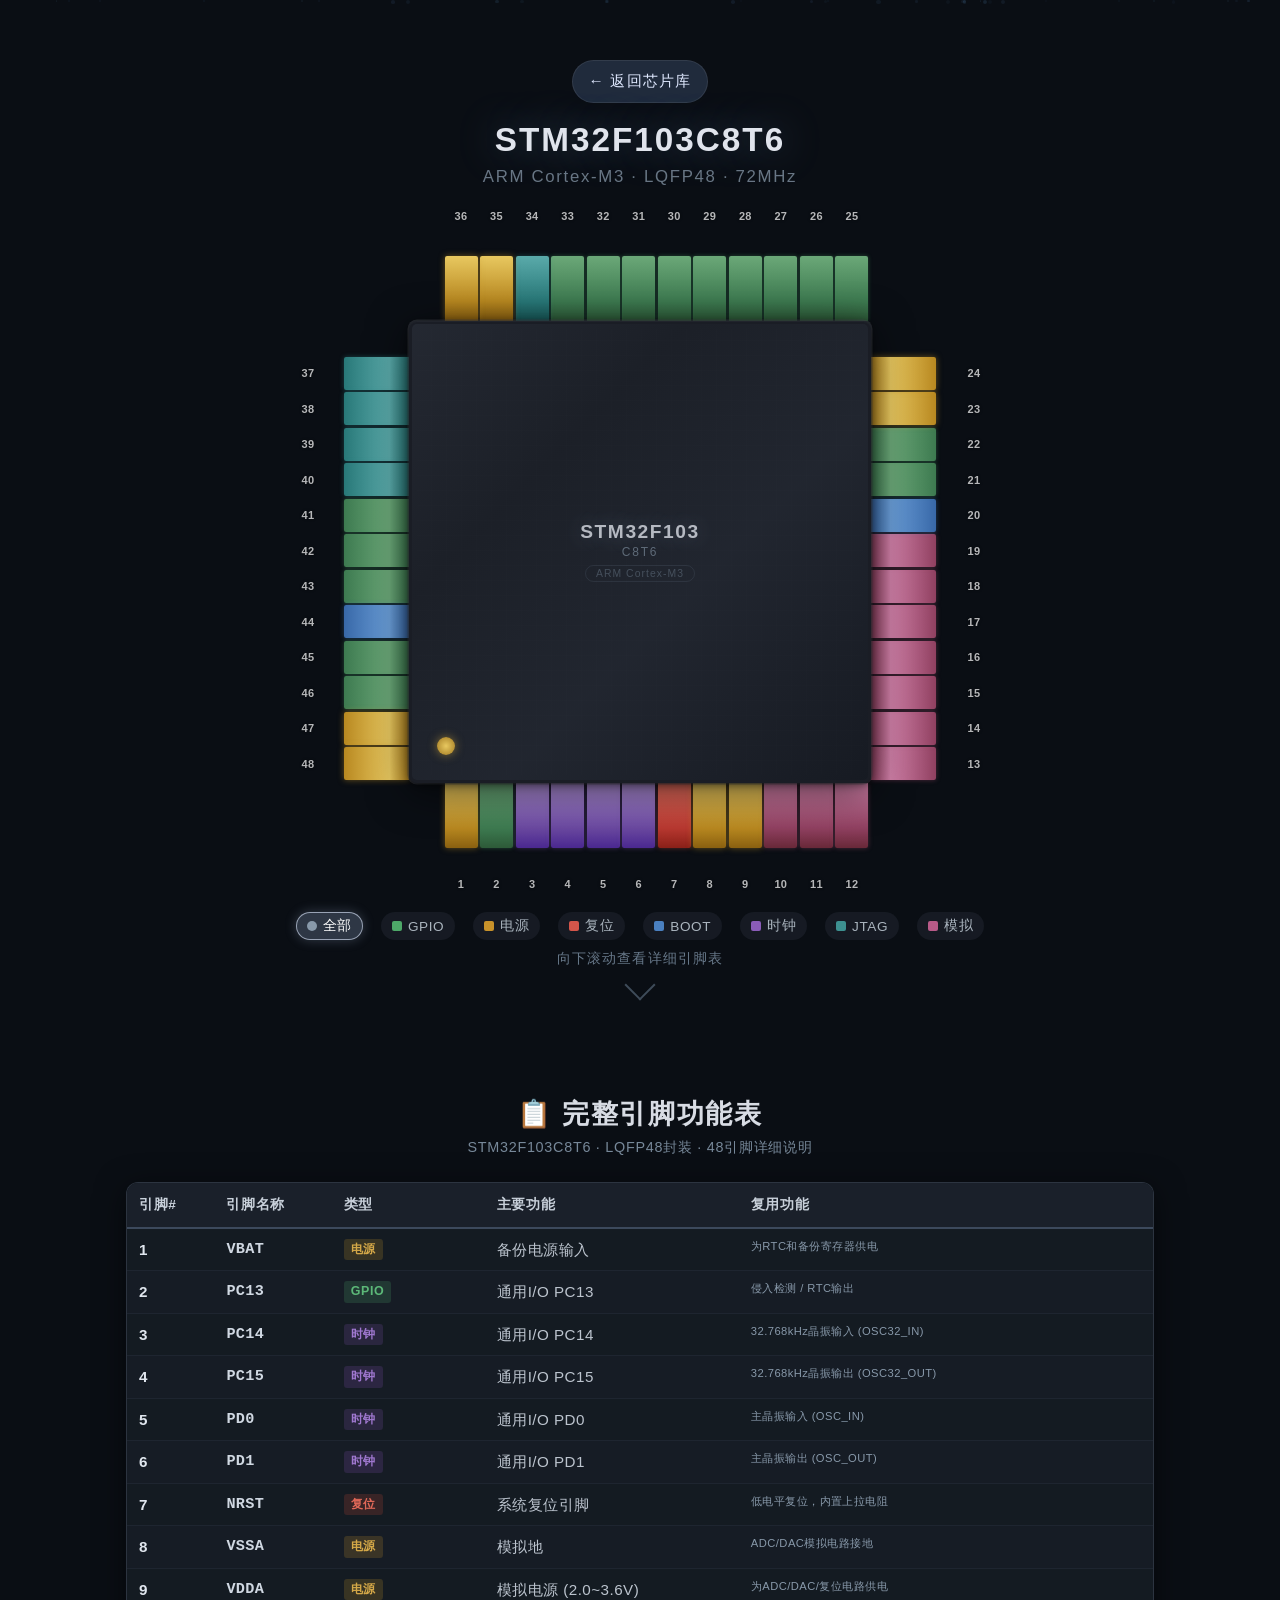
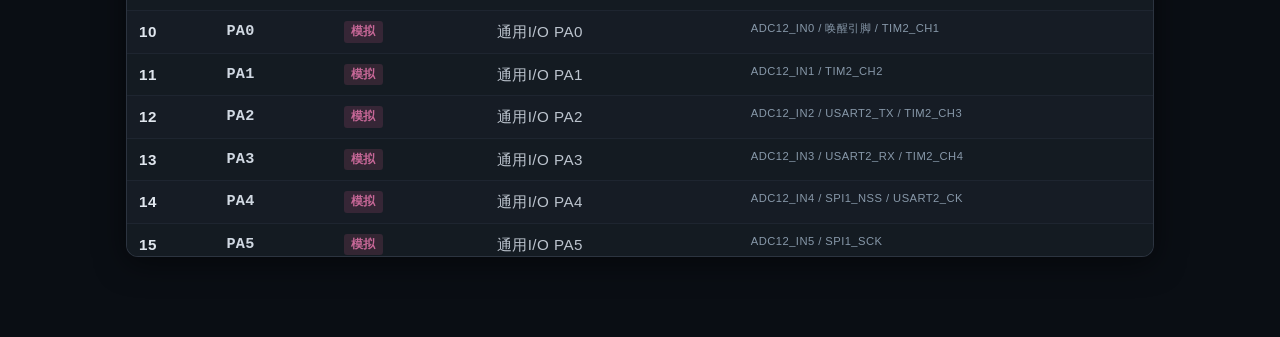
==== commit 4d85a0ff: "为什么会有<<<<<<< HEAD哇哇哇" ====
--- a/chip/stm32f103c8t6/stm32f103c8t6.html
+++ b/chip/stm32f103c8t6/stm32f103c8t6.html
@@ -1,4 +1,3 @@
-<<<<<<< HEAD
 <!DOCTYPE html>
 <html lang="zh-CN">
 <head>
@@ -72,79 +71,4 @@
     <script src="../../data/chip_pincolors.js"></script>
     <script src="../../js/chip.js"></script>
 </body>
-=======
-<!DOCTYPE html>
-<html lang="zh-CN">
-<head>
-    <meta charset="UTF-8">
-    <meta name="viewport" content="width=device-width, initial-scale=1.0">
-    <title>STM32F103C8T6 - 48引脚芯片展示</title>
-    <link rel="stylesheet" href="../../css/style.css">
-</head>
-<body>
-
-    <div class="bg-particles" id="bgParticles"></div>
-
-    <div class="main-container">
-        <section class="hero-section">
-            <a class="back-link" href="../../index.html">← 返回芯片库</a>
-            <h1 class="hero-title">STM32F103C8T6</h1>
-            <p class="hero-subtitle">ARM Cortex-M3 · LQFP48 · 72MHz</p>
-
-            <div class="chip-wrapper ensure-square" id="chipWrapper">
-                <div class="chip-inner" id="chipInner">
-                    <div class="chip-body" id="chipBody">
-                        <div class="pin1-marker"></div>
-                        <div class="chip-logo">
-                            <span class="model">STM32F103</span>
-                            <span class="brand">C8T6</span>
-                            <span class="arm-badge">ARM Cortex-M3</span>
-                        </div>
-                    </div>
-                </div>
-            </div>
-
-            <div class="legend" id="legend">
-                </div>
-
-            <div class="scroll-hint">
-                <span>向下滚动查看详细引脚表</span>
-                <div class="arrow"></div>
-            </div>
-        </section>
-
-        <section class="table-section" id="tableSection">
-            <h2>📋 完整引脚功能表</h2>
-            <p class="table-subtitle">STM32F103C8T6 · LQFP48封装 · 48引脚详细说明</p>
-            <div class="table-container">
-                <table id="pinTable">
-                    <thead>
-                        <tr>
-                            <th>引脚#</th>
-                            <th>引脚名称</th>
-                            <th>类型</th>
-                            <th>主要功能</th>
-                            <th>复用功能</th>
-                        </tr>
-                    </thead>
-                    <tbody id="tableBody">
-                    </tbody>
-                </table>
-            </div>
-        </section>
-    </div>
-
-    <div class="tooltip-container" id="tooltip">
-        <div class="tooltip-pin-num" id="tpPinNum"></div>
-        <div class="tooltip-pin-name" id="tpPinName"></div>
-        <div class="tooltip-type-badge" id="tpBadge"></div>
-        <div class="tooltip-desc" id="tpDesc"></div>
-        <div class="tooltip-alt" id="tpAlt"></div>
-    </div>
-    
-    <script src="data.js"></script>
-    <script src="../../data/chip_pincolors.js"></script>
-    <script src="../../js/chip.js"></script>
-</body>
->>>>>>> 53609b4b186f5c5178629d93f4e4c170b42854c9
 </html>
--- a/css/style.css
+++ b/css/style.css
@@ -1,4 +1,3 @@
-<<<<<<< HEAD
 :root {
     --bg: #0a0e14;
     --surface: #141b22;
@@ -713,720 +712,4 @@
         font-size: 0.65rem;
         padding: 2px 5px;
     }
-=======
-:root {
-    --bg: #0a0e14;
-    --surface: #141b22;
-    --chip-body: #1a1d25;
-    --chip-top: #252a35;
-    --text: #c8ccd4;
-    --text-secondary: #8899aa;
-    --gold: #d4a040;
-    --gold-light: #f0c860;
-    --gpio-green: #4da868;
-    --gpio-green-light: #6fd488;
-    --power-gold: #c8922a;
-    --power-gold-light: #e8b840;
-    --reset-orange: #d4554a;
-    --reset-orange-light: #f0685a;
-    --boot-blue: #4a80c0;
-    --boot-blue-light: #5c9ad8;
-    --clock-purple: #8a5cb8;
-    --clock-purple-light: #a478d0;
-    --jtag-cyan: #3d9090;
-    --jtag-cyan-light: #50b0b0;
-    --analog-magenta: #b85a88;
-    --analog-magenta-light: #d070a0;
-    --pin-silver: #9aa0a8;
-    --pin-silver-light: #c8ced6;
-    --glow-strong: 0 0 18px;
-    --glow-soft: 0 0 8px;
-    --transition-fast: 0.15s cubic-bezier(0.4, 0, 0.2, 1);
-    --transition-smooth: 0.3s cubic-bezier(0.4, 0, 0.2, 1);
-}
-
-* {
-    margin: 0;
-    padding: 0;
-    box-sizing: border-box;
-}
-
-body {
-    background: var(--bg);
-    font-family: 'Segoe UI', 'PingFang SC', 'Microsoft YaHei', 'Noto Sans SC', sans-serif;
-    color: var(--text);
-    overflow-x: hidden;
-    -webkit-font-smoothing: antialiased;
-    cursor: default;
-    user-select: none;
-    -webkit-user-select: none;
-}
-
-/* 背景粒子 */
-.bg-particles {
-    position: fixed;
-    top: 0;
-    left: 0;
-    width: 100%;
-    height: 100%;
-    pointer-events: none;
-    z-index: 0;
-}
-.bg-particle {
-    position: absolute;
-    border-radius: 50%;
-    background: rgba(100, 160, 220, 0.25);
-    animation: floatUp linear infinite;
-}
-@keyframes floatUp {
-    0% {
-        transform: translateY(105vh) scale(0);
-        opacity: 0;
-    }
-    10% {
-        opacity: 0.7;
-    }
-    80% {
-        opacity: 0.3;
-    }
-    100% {
-        transform: translateY(-10vh) scale(1.4);
-        opacity: 0;
-    }
-}
-
-/* 主容器 */
-.main-container {
-    position: relative;
-    z-index: 1;
-    max-width: 1100px;
-    margin: 0 auto;
-    padding: 20px;
-}
-
-/* ========== 芯片展示区 ========== */
-.hero-section {
-    display: flex;
-    flex-direction: column;
-    align-items: center;
-    justify-content: center;
-    min-height: 100vh;
-    padding: 40px 20px 60px;
-    position: relative;
-}
-.hero-title {
-    font-size: clamp(1.5rem, 2.6vw, 2.2rem);
-    font-weight: 700;
-    letter-spacing: 0.06em;
-    color: #e0e4ec;
-    text-align: center;
-    margin-bottom: 8px;
-    text-shadow: 0 0 40px rgba(140, 180, 220, 0.4);
-}
-.hero-subtitle {
-    font-size: 1.05rem;
-    color: var(--text-secondary);
-    letter-spacing: 0.1em;
-    text-align: center;
-    margin-bottom: 25px;
-    opacity: 0.75;
-}
-
-.chip-selection {
-    display: grid;
-    grid-template-columns: repeat(auto-fit, minmax(220px, 1fr));
-    gap: 18px;
-    width: min(820px, 100%);
-    margin-top: 24px;
-}
-
-.chip-card {
-    display: block;
-    padding: 22px 18px;
-    border-radius: 22px;
-    background: rgba(28, 35, 50, 0.85);
-    border: 1px solid rgba(255, 255, 255, 0.08);
-    box-shadow: 0 14px 40px rgba(0, 0, 0, 0.18);
-    color: #f4f7fb;
-    text-decoration: none;
-    transition: transform var(--transition-fast), border-color var(--transition-fast), background var(--transition-fast);
-}
-
-.chip-card:hover {
-    transform: translateY(-3px);
-    border-color: rgba(100, 180, 240, 0.4);
-    background: rgba(36, 50, 74, 0.95);
-}
-
-.chip-card-title {
-    font-size: clamp(1rem, 1.3vw, 1.2rem);
-    font-weight: 800;
-    margin-bottom: 10px;
-}
-
-.chip-card-subtitle {
-    font-size: 0.95rem;
-    color: var(--text-secondary);
-    line-height: 1.45;
-    margin-bottom: 14px;
-}
-
-.chip-card-tags {
-    font-size: 0.78rem;
-    color: rgba(200, 220, 255, 0.7);
-    letter-spacing: 0.12em;
-}
-
-.back-link {
-    display: inline-flex;
-    align-items: center;
-    justify-content: center;
-    margin-bottom: 18px;
-    padding: 10px 16px;
-    background: rgba(35, 46, 65, 0.92);
-    border-radius: 999px;
-    border: 1px solid rgba(255, 255, 255, 0.08);
-    color: #dfe9ff;
-    text-decoration: none;
-    font-size: 0.95rem;
-    letter-spacing: 0.08em;
-    transition: transform var(--transition-fast), opacity var(--transition-fast), border-color var(--transition-fast);
-}
-
-.back-link:hover {
-    transform: translateY(-1px);
-    opacity: 0.95;
-    border-color: rgba(100, 180, 240, 0.4);
-}
-
-/* 芯片整体容器 */
-.chip-wrapper {
-    position: relative;
-    width: min(680px, 90vw);
-    height: min(680px, 90vw);
-    /* 确保正方形 */;
-}
-.chip-wrapper.ensure-square {
-    aspect-ratio: 1 / 1;
-    height: auto;
-    width: min(680px, 85vw);
-}
-@media (max-width: 700px) {
-    .chip-wrapper.ensure-square {
-        width: 92vw;
-    }
-}
-
-.chip-inner {
-    position: absolute;
-    inset: 0;
-    display: flex;
-    align-items: center;
-    justify-content: center;
-}
-
-/* 芯片主体 */
-.chip-body {
-    position: relative;
-    width: 68%;
-    height: 68%;
-    background: var(--chip-body);
-    border-radius: 8px;
-    box-shadow:
-        0 8px 40px rgba(0, 0, 0, 0.6),
-        0 2px 8px rgba(0, 0, 0, 0.5),
-        inset 0 1px 0 rgba(255, 255, 255, 0.03),
-        0 0 0 1.5px rgba(80, 85, 95, 0.5);
-    z-index: 10;
-    transition: box-shadow var(--transition-smooth);
-    cursor: default;
-}
-.chip-body::after {
-    content: '';
-    position: absolute;
-    inset: 3px;
-    border-radius: 5px;
-    background:
-        linear-gradient(135deg, rgba(40, 45, 55, 0.7) 0%, rgba(28, 32, 40, 0.9) 30%, rgba(35, 40, 50, 0.8) 60%, rgba(22, 26, 34, 0.9) 100%);
-    pointer-events: none;
-}
-/* 芯片表面纹理 */
-.chip-body::before {
-    content: '';
-    position: absolute;
-    inset: 8px;
-    border-radius: 3px;
-    background:
-        repeating-linear-gradient(0deg, transparent, transparent 14px, rgba(255, 255, 255, 0.008) 14px, rgba(255, 255, 255, 0.008) 15px),
-        repeating-linear-gradient(90deg, transparent, transparent 14px, rgba(255, 255, 255, 0.006) 14px, rgba(255, 255, 255, 0.006) 15px);
-    pointer-events: none;
-    z-index: 1;
-    opacity: 0.6;
-}
-
-/* 芯片中心标识 */
-.chip-logo {
-    position: absolute;
-    inset: 0;
-    display: flex;
-    flex-direction: column;
-    align-items: center;
-    justify-content: center;
-    z-index: 2;
-    pointer-events: none;
-}
-.chip-logo .model {
-    font-size: clamp(0.8rem, 1.7vw, 1.2rem);
-    font-weight: 800;
-    letter-spacing: 0.08em;
-    color: #d0d4dc;
-    text-shadow: 0 0 20px rgba(180, 200, 230, 0.35);
-    opacity: 0.85;
-}
-.chip-logo .brand {
-    font-size: clamp(0.5rem, 1vw, 0.75rem);
-    font-weight: 500;
-    letter-spacing: 0.15em;
-    color: #8899aa;
-    margin-top: 2px;
-    opacity: 0.6;
-}
-.chip-logo .arm-badge {
-    font-size: clamp(0.45rem, 0.85vw, 0.65rem);
-    letter-spacing: 0.1em;
-    color: #6a7a8a;
-    margin-top: 6px;
-    opacity: 0.5;
-    border: 1px solid rgba(120, 140, 160, 0.3);
-    padding: 2px 10px;
-    border-radius: 10px;
-}
-
-/* 引脚1标记点 */
-.pin1-marker {
-    position: absolute;
-    bottom: 6%;
-    left: 6%;
-    width: 4%;
-    height: 4%;
-    background: radial-gradient(circle, #e8c860 0%, #a07820 100%);
-    border-radius: 50%;
-    z-index: 3;
-    pointer-events: none;
-    box-shadow: 0 0 10px rgba(200, 160, 60, 0.6);
-    animation: markerPulse 2.5s ease-in-out infinite;
-}
-@keyframes markerPulse {
-    0%,
-    100% {
-        box-shadow: 0 0 6px rgba(200, 160, 60, 0.5);
-    }
-    50% {
-        box-shadow: 0 0 16px rgba(240, 200, 80, 0.9);
-    }
-}
-
-/* ========== 引脚样式 ========== */
-.pin {
-    position: absolute;
-    z-index: 5;
-    cursor: pointer;
-    transition: all var(--transition-fast);
-    border-radius: 1px;
-}
-/* 上边和下边的引脚（水平排列，垂直延伸） */
-.pin.horizontal {
-    width: clamp(10px, 2.4%, 18px);
-    height: clamp(18px, 5.5%, 40px);
-    border-radius: 2px 2px 0 0;
-}
-.pin.horizontal.bottom-pin {
-    border-radius: 0 0 2px 2px;
-}
-/* 左边和右边的引脚（垂直排列，水平延伸） */
-.pin.vertical {
-    height: clamp(10px, 2.4%, 18px);
-    width: clamp(18px, 5.5%, 40px);
-    border-radius: 2px 0 0 2px;
-}
-.pin.vertical.right-pin {
-    border-radius: 0 2px 2px 0;
-}
-
-/* 不同类型引脚的颜色 —— 由 JS 根据 categoryConfig 动态注入，见 main.js 的 injectColorCSS() */
-
-/* 引脚悬停效果 */
-.pin:hover {
-    z-index: 100 !important;
-    filter: brightness(1.7) saturate(1.4);
-    transform-origin: center center;
-    box-shadow: var(--glow-strong) currentColor !important;
-    transform: scale(1.25);
-}
-.pin.horizontal:hover {
-    transform: scale(1.25, 1.35);
-    box-shadow: 0 0 22px rgba(255, 255, 255, 0.7) !important;
-}
-.pin.vertical:hover {
-    transform: scale(1.35, 1.25);
-    box-shadow: 0 0 22px rgba(255, 255, 255, 0.7) !important;
-}
-
-/* 引脚编号标签 */
-.pin-label {
-    position: absolute;
-    font-size: clamp(7px, 1.2vw, 11px);
-    font-weight: 700;
-    color: #ffffff;
-    pointer-events: none;
-    z-index: 6;
-    text-shadow: 0 0 3px rgba(0, 0, 0, 0.8);
-    letter-spacing: 0.03em;
-    transition: all var(--transition-fast);
-    opacity: 0.7;
-}
-.pin:hover+.pin-label,
-.pin-label.hovered {
-    opacity: 1;
-    font-size: clamp(8px, 1.35vw, 12px);
-    text-shadow: 0 0 8px rgba(255, 255, 255, 0.9);
-}
-
-/* ========== Tooltip ========== */
-.tooltip-container {
-    position: fixed;
-    pointer-events: none;
-    z-index: 9999;
-    opacity: 0;
-    transform: translate(-50%, -50%) scale(0.85);
-    transition: opacity 0.2s ease, transform 0.2s ease;
-    background: rgba(20, 26, 34, 0.97);
-    border: 1px solid rgba(100, 120, 150, 0.5);
-    border-radius: 10px;
-    padding: 12px 16px;
-    min-width: 180px;
-    max-width: 260px;
-    box-shadow: 0 12px 40px rgba(0, 0, 0, 0.7), 0 0 0 1px rgba(60, 80, 110, 0.3);
-    backdrop-filter: blur(10px);
-    -webkit-backdrop-filter: blur(10px);
-}
-.tooltip-container.visible {
-    opacity: 1;
-    transform: translate(-50%, -50%) scale(1);
-}
-.tooltip-pin-num {
-    font-size: 0.85rem;
-    font-weight: 700;
-    letter-spacing: 0.08em;
-    color: #8899aa;
-    margin-bottom: 2px;
-}
-.tooltip-pin-name {
-    font-size: 1.35rem;
-    font-weight: 800;
-    letter-spacing: 0.04em;
-    color: #f0f4f8;
-    margin-bottom: 4px;
-}
-.tooltip-type-badge {
-    display: inline-block;
-    font-size: 0.8rem;
-    font-weight: 600;
-    padding: 2px 8px;
-    border-radius: 4px;
-    letter-spacing: 0.05em;
-    margin-bottom: 6px;
-}
-/* tooltip-type-badge 颜色 —— 由 JS 动态注入 */
-.tooltip-desc {
-    font-size: 0.88rem;
-    color: #b0b8c4;
-    line-height: 1.4;
-    margin-top: 2px;
-}
-.tooltip-alt {
-    font-size: 0.8rem;
-    color: #8899aa;
-    margin-top: 2px;
-    font-style: italic;
-}
-
-/* ========== 图例 ========== */
-.legend {
-    display: flex;
-    flex-wrap: wrap;
-    gap: 10px 18px;
-    justify-content: center;
-    margin-top: 20px;
-    z-index: 20;
-    position: relative;
-}
-.legend-item {
-    display: flex;
-    align-items: center;
-    gap: 6px;
-    font-size: 0.85rem;
-    letter-spacing: 0.04em;
-    color: #aab4be;
-    cursor: pointer;
-    padding: 4px 10px;
-    border-radius: 14px;
-    transition: all var(--transition-fast);
-    border: 1px solid transparent;
-    background: rgba(30, 36, 46, 0.6);
-}
-.legend-item:hover {
-    border-color: rgba(150, 170, 200, 0.4);
-    color: #e0e6ee;
-    background: rgba(40, 48, 60, 0.8);
-}
-.legend-item.active {
-    border-color: rgba(200, 210, 230, 0.7);
-    color: #fff;
-    background: rgba(50, 60, 75, 0.9);
-    box-shadow: 0 0 12px rgba(150, 170, 200, 0.3);
-}
-.legend-dot {
-    width: 10px;
-    height: 10px;
-    border-radius: 2px;
-    flex-shrink: 0;
-}
-/* legend-dot 颜色 —— 由 JS 动态注入 */
-
-/* 高亮模式 - 非选中引脚变暗 */
-.chip-wrapper.dim-unselected .pin {
-    opacity: 0.25;
-    filter: grayscale(0.6) brightness(0.5);
-    transition: all 0.35s ease;
-}
-.chip-wrapper.dim-unselected .pin.highlighted {
-    opacity: 1;
-    filter: none;
-    z-index: 50 !important;
-    box-shadow: 0 0 18px rgba(255, 255, 255, 0.6) !important;
-    animation: highlightGlow 0.8s ease-in-out infinite alternate;
-}
-@keyframes highlightGlow {
-    0% {
-        box-shadow: 0 0 10px rgba(255, 255, 255, 0.5);
-    }
-    100% {
-        box-shadow: 0 0 25px rgba(255, 255, 255, 0.85);
-    }
-}
-
-/* ========== 滚动提示 ========== */
-.scroll-hint {
-    display: flex;
-    flex-direction: column;
-    align-items: center;
-    gap: 6px;
-    margin-top: 10px;
-    z-index: 20;
-    position: relative;
-    animation: bounceDown 2s ease-in-out infinite;
-}
-.scroll-hint span {
-    font-size: 0.85rem;
-    letter-spacing: 0.08em;
-    color: #667788;
-}
-.scroll-hint .arrow {
-    width: 22px;
-    height: 22px;
-    border-right: 2px solid #556677;
-    border-bottom: 2px solid #556677;
-    transform: rotate(45deg);
-    opacity: 0.7;
-}
-@keyframes bounceDown {
-    0%,
-    100% {
-        transform: translateY(0);
-    }
-    50% {
-        transform: translateY(10px);
-    }
-}
-
-/* ========== 表格区域 ========== */
-.table-section {
-    padding: 40px 16px 60px;
-    position: relative;
-    z-index: 1;
-}
-.table-section h2 {
-    text-align: center;
-    font-size: clamp(1.3rem, 2.2vw, 1.7rem);
-    font-weight: 700;
-    letter-spacing: 0.06em;
-    color: #d8dce4;
-    margin-bottom: 6px;
-}
-.table-section .table-subtitle {
-    text-align: center;
-    font-size: 0.9rem;
-    color: #778899;
-    letter-spacing: 0.05em;
-    margin-bottom: 25px;
-}
-.table-container {
-    overflow-x: auto;
-    border-radius: 12px;
-    border: 1px solid rgba(80, 90, 110, 0.4);
-    background: var(--surface);
-    box-shadow: 0 6px 30px rgba(0, 0, 0, 0.5);
-    max-height: 75vh;
-    overflow-y: auto;
-    -webkit-overflow-scrolling: touch;
-}
-.table-container::-webkit-scrollbar {
-    width: 6px;
-    height: 6px;
-}
-.table-container::-webkit-scrollbar-track {
-    background: transparent;
-}
-.table-container::-webkit-scrollbar-thumb {
-    background: rgba(120, 140, 170, 0.35);
-    border-radius: 3px;
-}
-.table-container::-webkit-scrollbar-thumb:hover {
-    background: rgba(150, 170, 200, 0.5);
-}
-
-table {
-    width: 100%;
-    border-collapse: collapse;
-    min-width: 700px;
-    font-size: 0.95rem;
-    letter-spacing: 0.03em;
-}
-thead {
-    position: sticky;
-    top: 0;
-    z-index: 10;
-}
-thead th {
-    background: #1a202a;
-    color: #c8d0da;
-    font-weight: 700;
-    padding: 13px 12px;
-    text-align: left;
-    border-bottom: 2px solid rgba(100, 120, 150, 0.5);
-    letter-spacing: 0.05em;
-    font-size: 0.85rem;
-    white-space: nowrap;
-}
-tbody td {
-    padding: 10px 12px;
-    border-bottom: 1px solid rgba(60, 70, 90, 0.25);
-    color: #bcc4ce;
-    vertical-align: top;
-    line-height: 1.4;
-}
-tbody tr {
-    transition: background 0.2s ease;
-}
-tbody tr:hover {
-    background: rgba(60, 80, 110, 0.2);
-}
-tbody tr:nth-child(even) {
-    background: rgba(25, 30, 40, 0.5);
-}
-tbody tr:nth-child(even):hover {
-    background: rgba(60, 80, 110, 0.25);
-}
-.td-pin {
-    font-weight: 700;
-    color: #e0e6ee;
-    white-space: nowrap;
-    min-width: 40px;
-}
-.td-name {
-    font-weight: 600;
-    color: #d0d8e2;
-    white-space: nowrap;
-    font-family: 'SF Mono', 'Consolas', 'Monaco', 'Courier New', monospace;
-    letter-spacing: 0.02em;
-}
-.td-type {
-    white-space: nowrap;
-    font-size: 0.85rem;
-}
-.type-tag {
-    display: inline-block;
-    padding: 2px 7px;
-    border-radius: 3px;
-    font-weight: 600;
-    font-size: 0.78rem;
-    letter-spacing: 0.05em;
-}
-/* type-tag 颜色 —— 由 JS 动态注入 */
-
-/* ========== 响应式 ========== */
-@media (max-width: 768px) {
-    .hero-section {
-        min-height: auto;
-        padding: 30px 10px 40px;
-    }
-    .chip-wrapper.ensure-square {
-        width: 94vw;
-    }
-    .tooltip-container {
-        min-width: 140px;
-        max-width: 200px;
-        padding: 8px 10px;
-        border-radius: 8px;
-    }
-    .tooltip-pin-name {
-        font-size: 1.1rem;
-    }
-    .tooltip-desc {
-        font-size: 0.8rem;
-    }
-    table {
-        font-size: 0.85rem;
-        min-width: 580px;
-    }
-    thead th,
-    tbody td {
-        padding: 7px 6px;
-    }
-    .legend {
-        gap: 6px 10px;
-    }
-    .legend-item {
-        font-size: 0.75rem;
-        padding: 3px 7px;
-        gap: 4px;
-    }
-    .legend-dot {
-        width: 7px;
-        height: 7px;
-    }
-}
-@media (max-width: 420px) {
-    .chip-wrapper.ensure-square {
-        width: 98vw;
-    }
-    .tooltip-container {
-        min-width: 110px;
-        max-width: 160px;
-        padding: 6px 8px;
-        font-size: 0.72rem;
-    }
-    .tooltip-pin-name {
-        font-size: 0.9rem;
-    }
-    table {
-        font-size: 0.72rem;
-        min-width: 480px;
-    }
-    .legend-item {
-        font-size: 0.65rem;
-        padding: 2px 5px;
-    }
->>>>>>> 53609b4b186f5c5178629d93f4e4c170b42854c9
 }
